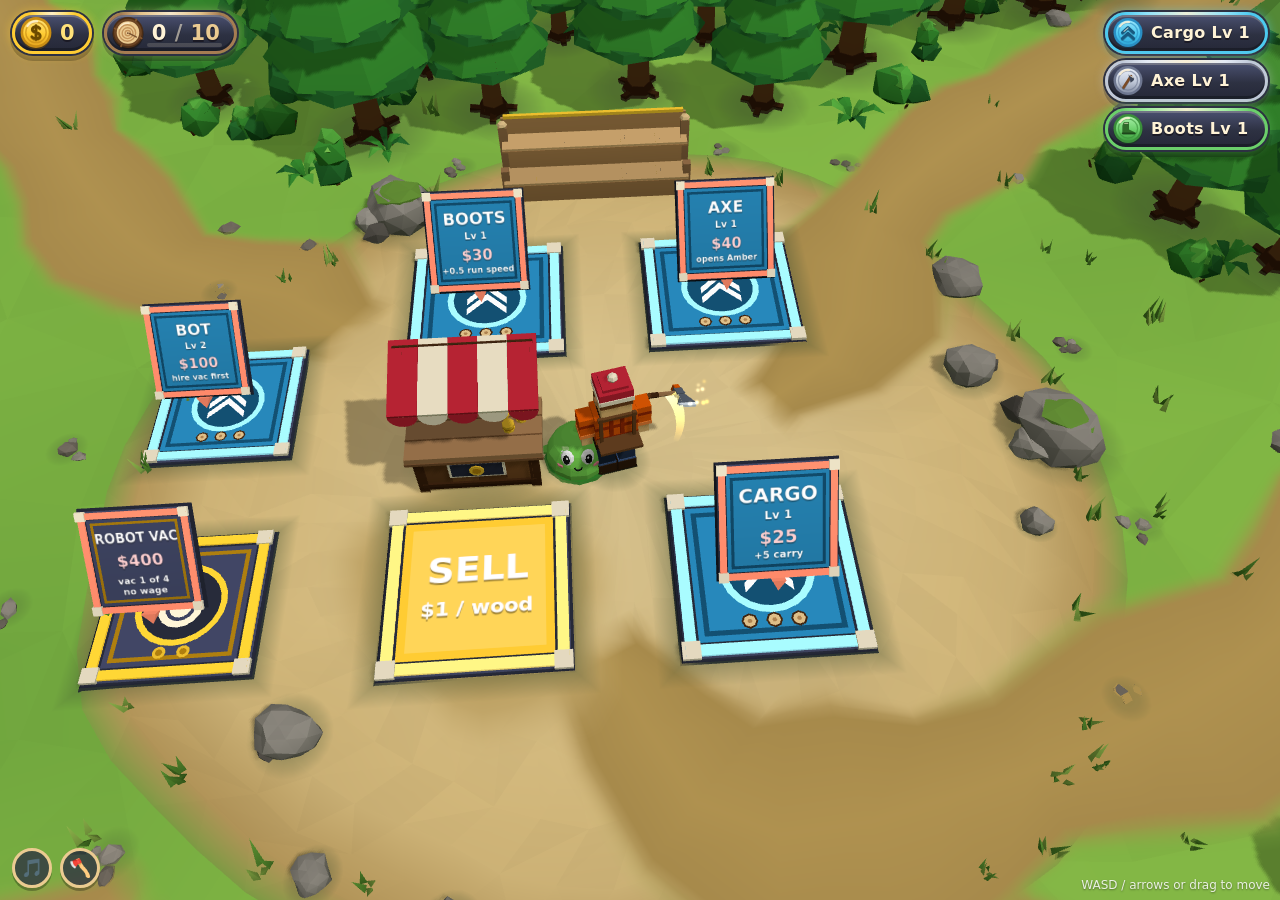
==== index.html @ 8be6c937 "I3 carry-mix fix: ferried logs block pole chop (index-Z6K45EAq.js). Co-authored-by: Bansh-creator <B" ====
<!doctype html>
<html lang="en-AU">
<head>
  <meta charset="utf-8" />
  <meta name="viewport" content="width=device-width, initial-scale=1, maximum-scale=1, user-scalable=no" />
  <title>Lumberback Idle</title>
  <script type="module" crossorigin src="./assets/index-Z6K45EAq.js"></script>
  <link rel="stylesheet" crossorigin href="./assets/index-CkgwGBmD.css">
</head>
<body>
<!-- Lumberback Idle splash — paste as the FIRST child of <body> in index.html (shows before the JS bundle loads).
     Generated from loading/splash.ts (SPLASH_CSS + splashMarkup('/loading/')). showSplash() adopts #lb-splash. -->
<style id="lb-splash-css">#lb-splash{z-index:9999;transition:opacity var(--lb-fade,.32s) ease;touch-action:none;-webkit-user-select:none;user-select:none;pointer-events:auto;background:linear-gradient(#5fbdf2,#8fd3ff 45%,#e6c987 75%);position:fixed;inset:0;overflow:hidden}#lb-splash.lb-out{opacity:0;pointer-events:none}#lb-splash picture,#lb-splash .lb-bg{width:100%;height:100%;position:absolute;inset:0}#lb-splash .lb-bg{object-fit:cover;object-position:50% 62%}#lb-splash .lb-title{left:50%;top:max(6vh,calc(env(safe-area-inset-top) + 18px));filter:drop-shadow(0 4px #1e140a2e);width:min(88vw,620px,52vh);height:auto;position:absolute;transform:translate(-50%)}#lb-splash .lb-barwrap{left:50%;bottom:max(9vh,calc(env(safe-area-inset-bottom) + 40px));text-align:center;width:min(64vw,340px);position:absolute;transform:translate(-50%)}#lb-splash .lb-bar{box-sizing:border-box;background:#9ae6fa;border-radius:18px;height:28px;padding:4px;box-shadow:0 0 0 4px #2d3142,0 6px 0 4px #00000040}#lb-splash .lb-track{background:#175a80;border-radius:12px;height:100%;overflow:hidden}#lb-splash .lb-fill{background:linear-gradient(#b8f0ff,#4cc9f0);border-radius:12px;width:4%;height:100%;transition:width .25s ease-out;box-shadow:inset 0 3px #ffffff73}#lb-splash .lb-label{color:#fff;text-shadow:0 0 3px #172814b3,0 2px #172814b3;letter-spacing:.02em;margin-top:12px;font:700 17px/1 system-ui,-apple-system,Segoe UI,Roboto,sans-serif}@media (orientation:landscape){#lb-splash .lb-title{width:min(46vw,560px,60vh);top:max(4vh,calc(env(safe-area-inset-top) + 10px))}#lb-splash .lb-barwrap{bottom:max(6vh,calc(env(safe-area-inset-bottom) + 18px))}}</style>
<div id="lb-splash">
<picture>
  <source media="(orientation: landscape)" srcset="loading/splash_bg_landscape_1920x1080.webp" type="image/webp">
  <source srcset="loading/splash_bg_portrait_1080x2340.webp" type="image/webp">
  <img class="lb-bg" src="./loading/splash_bg_portrait_1080x2340.jpg" alt="" decoding="async" fetchpriority="high">
</picture>
<img class="lb-title" src="./loading/splash_title.webp" alt="Lumberback Idle" decoding="async">
<div class="lb-barwrap" role="progressbar" aria-label="Loading" aria-valuemin="0" aria-valuemax="100">
  <div class="lb-bar"><div class="lb-track"><div class="lb-fill"></div></div></div>
  <div class="lb-label">Loading…</div>
</div>
</div>
<!-- Ferry (28 Oct; one-way I1→I2 since 30 Oct i2-one-way.md): hard zone swap reloads into Island 2 — show a plain travel card, not the splash art -->
<style>#lb-splash.lb-travel{background:#1d3a4a}#lb-splash.lb-travel picture,#lb-splash.lb-travel .lb-title,#lb-splash.lb-travel .lb-barwrap{display:none}#lb-splash .lb-travel-label{color:#fff;text-shadow:0 2px #00000059;place-items:center;font:800 20px/1.2 system-ui,sans-serif;display:grid;position:absolute;inset:0}</style>
<script>try{var lbT=sessionStorage.getItem('lb-travel');if(lbT==='1'||lbT==='2'){var lbS=document.getElementById('lb-splash');lbS.classList.add('lb-travel');var lbL=document.createElement('div');lbL.className='lb-travel-label';lbL.textContent=lbT==='2'?'Hardwood Ridge · Island 2':'Island 1';lbS.appendChild(lbL);}}catch(e){}</script>

  <div id="hud">
    <div class="pill cash"><span class="ico" aria-hidden="true"></span><span id="cash">0</span></div>
    <div class="pill wood" id="wood-pill"><span class="ico" aria-hidden="true"></span><span id="wood">0</span><span class="sep">/</span><span id="cap">0</span></div>
  </div>
  <div id="hint">Walk up to a tree to chop it</div>
  <div id="lvl-chips">
    <div id="stat-cargo" class="lvl-chip chip-cargo"></div>
    <div id="stat-axe" class="lvl-chip chip-axe"></div>
    <div id="stat-boots" class="lvl-chip chip-boots"></div>
  </div>
  <div id="joy"><div id="joy-knob"></div></div>
  <div id="fx"></div>
  <div id="help">WASD / arrows or drag to move</div>
</body>
</html>
---- assets/index-CkgwGBmD.css ----
*{box-sizing:border-box}html,body{-webkit-user-select:none;user-select:none;touch-action:none;background:#8fd3ff;height:100%;margin:0;font-family:system-ui,-apple-system,Segoe UI,Roboto,sans-serif;overflow:hidden}canvas{display:block}#hud{z-index:5;pointer-events:none;top:12px;left:12px;top:max(12px, env(safe-area-inset-top));left:max(12px, env(safe-area-inset-left));gap:12px;display:flex;position:fixed}.pill{--frame:#fc3;--frame-hi:#ffe27a;--frame-lo:#c98d14;--glow:#ffcc3373;color:#fff3d6;font-variant-numeric:tabular-nums;letter-spacing:.01em;text-shadow:0 2px #17141ebf;border:3px solid var(--frame);height:42px;box-shadow:inset 0 2px 0 #fff3d638,  inset 0 -3px 0 #00000047,  0 0 0 2px #2d3142,  0 0 10px 2px var(--glow),  0 5px 0 2px #00000040;background:linear-gradient(#4a5070,#2d3142 55%,#252838);border-radius:999px;align-items:center;gap:7px;padding:0 14px 0 5px;font:900 21px/1 system-ui,-apple-system,Segoe UI,Roboto,sans-serif;transition:border-color .2s,box-shadow .2s,background .2s;display:flex;position:relative}.pill:before{content:"";background:linear-gradient(90deg, transparent, var(--frame-hi) 20%, #fff3d6 50%, var(--frame-hi) 80%, transparent);opacity:.9;pointer-events:none;border-radius:3px;height:3px;position:absolute;top:-3px;left:14px;right:14px}.pill .ico{color:#0000;filter:drop-shadow(0 1px #00000040);background:50%/100% 100% no-repeat;border-radius:50%;flex:none;width:34px;height:34px;margin-left:-1px;font-size:0}.pill.cash .ico{background-image:url("data:image/svg+xml,%3Csvg xmlns=%22http://www.w3.org/2000/svg%22 viewBox=%220 0 32 32%22%3E%3Cdefs%3E%3ClinearGradient id=%22g%22 x1=%220%22 y1=%220%22 x2=%220%22 y2=%221%22%3E%3Cstop offset=%220%22 stop-color=%22%23ffe27a%22/%3E%3Cstop offset=%22.55%22 stop-color=%22%23ffcc33%22/%3E%3Cstop offset=%221%22 stop-color=%22%23e8a91f%22/%3E%3C/linearGradient%3E%3C/defs%3E%3Ccircle cx=%2216%22 cy=%2217%22 r=%2214.5%22 fill=%22%237a5410%22 opacity=%22.45%22/%3E%3Ccircle cx=%2216%22 cy=%2215.5%22 r=%2214.5%22 fill=%22%23c98d14%22/%3E%3Ccircle cx=%2216%22 cy=%2215.5%22 r=%2212%22 fill=%22url%28%23g%29%22/%3E%3Ccircle cx=%2216%22 cy=%2215.5%22 r=%229.6%22 fill=%22none%22 stroke=%22%23c98d14%22 stroke-width=%221.3%22 opacity=%22.7%22/%3E%3Cpath d=%22M8 9.5a10 10 0 0 1 9-4.4%22 fill=%22none%22 stroke=%22%23fff3d6%22 stroke-width=%222%22 stroke-linecap=%22round%22 opacity=%22.85%22/%3E%3Cg fill=%22none%22 stroke-linecap=%22round%22 stroke-linejoin=%22round%22%3E%3Cpath d=%22M16 9v13M19.6 11.6c-.8-1-2-1.6-3.6-1.6-2 0-3.5 1-3.5 2.6 0 3.6 7.4 2 7.4 5.9 0 1.7-1.6 2.9-3.8 2.9-1.7 0-3.1-.7-4-1.9%22 stroke=%22%238a5a08%22 stroke-width=%222.6%22 transform=%22translate%280 .8%29%22 opacity=%22.55%22/%3E%3Cpath d=%22M16 9v13M19.6 11.6c-.8-1-2-1.6-3.6-1.6-2 0-3.5 1-3.5 2.6 0 3.6 7.4 2 7.4 5.9 0 1.7-1.6 2.9-3.8 2.9-1.7 0-3.1-.7-4-1.9%22 stroke=%22%236b4a00%22 stroke-width=%222.6%22/%3E%3C/g%3E%3C/svg%3E")}.pill.wood{--frame:#a67c52;--frame-hi:#ebcb91;--frame-lo:#6b4423;--glow:#ebcb9159}.pill.wood .ico{background-image:url("data:image/svg+xml,%3Csvg xmlns=%22http://www.w3.org/2000/svg%22 viewBox=%220 0 32 32%22%3E%3Ccircle cx=%2216%22 cy=%2217%22 r=%2214.5%22 fill=%22%231e140b%22 opacity=%22.45%22/%3E%3Ccircle cx=%2216%22 cy=%2215.5%22 r=%2214.5%22 fill=%22%234a2c15%22/%3E%3Ccircle cx=%2216%22 cy=%2215.5%22 r=%2213%22 fill=%22%236b4423%22/%3E%3Cpath d=%22M4.6 12.5 3.4 11.6M27.6 20.2l1.3.9M10 27.2l-.6 1.4M23.4 4.4l.5-1.3%22 stroke=%22%2384552c%22 stroke-width=%221.6%22 stroke-linecap=%22round%22/%3E%3Ccircle cx=%2216%22 cy=%2215.5%22 r=%2210.6%22 fill=%22%23ebcb91%22/%3E%3Cpath d=%22M8.2 11.8a9 9 0 0 1 8.6-5.1%22 fill=%22none%22 stroke=%22%23fff3d6%22 stroke-width=%221.8%22 stroke-linecap=%22round%22 opacity=%22.8%22/%3E%3Cg fill=%22none%22 stroke=%22%23c4935a%22 stroke-width=%221.3%22%3E%3Ccircle cx=%2215.4%22 cy=%2216%22 r=%227.8%22/%3E%3Ccircle cx=%2215.6%22 cy=%2216.2%22 r=%225.1%22/%3E%3Ccircle cx=%2215.8%22 cy=%2216.1%22 r=%222.5%22/%3E%3C/g%3E%3Ccircle cx=%2215.8%22 cy=%2216.1%22 r=%22.9%22 fill=%22%237a5432%22/%3E%3Cpath d=%22M17.2 16.4l6.8 3.4%22 stroke=%22%237a5432%22 stroke-width=%221.3%22 stroke-linecap=%22round%22/%3E%3C/svg%3E")}.pill .sep{opacity:.55;margin:0 1px;font-weight:800}.pill #cap{color:#ebcb91}.pill.cash #cash{color:#ffe27a}.pill.wood:after{content:"";background:linear-gradient(90deg, #ebcb91 0 calc(var(--fill,0) * 100%), #fff3d629 0);height:4px;opacity:var(--strip,0);pointer-events:none;border-radius:3px;position:absolute;bottom:4px;left:40px;right:12px}.pill.wood[style*=--fill]{--strip:1}.pill.full{--frame:#ff8a6b;--frame-hi:#ffc2ae;--glow:#ff8a6bb3;background:linear-gradient(#6a3a44,#4a2632 55%,#3a1e28);animation:1s ease-in-out infinite hud-full}.pill.full #wood,.pill.full #cap{color:#ffd0c2}.pill.wood.full:after{background:#ff8a6b}.pill.full>:last-child:after{content:"FULL";letter-spacing:.08em;color:#4a1a10;text-shadow:none;vertical-align:3px;background:#ff8a6b;border-radius:7px;margin-left:9px;padding:3px 6px 2px;font:900 11px/1 system-ui,-apple-system,Segoe UI,Roboto,sans-serif;display:inline-block;box-shadow:inset 0 1px #fff3d699,0 2px #00000040}@keyframes hud-full{0%,to{box-shadow:inset 0 2px 0 #fff3d638, inset 0 -3px 0 #00000047, 0 0 0 2px #2d3142, 0 0 8px 2px var(--glow), 0 5px 0 2px #00000040;transform:scale(1)}50%{box-shadow:inset 0 2px 0 #fff3d638, inset 0 -3px 0 #00000047, 0 0 0 2px #2d3142, 0 0 16px 5px var(--glow), 0 5px 0 2px #00000040;transform:scale(1.05)}}@media (prefers-reduced-motion:reduce){.pill.full{animation:none}}@media (max-width:480px){#hud{gap:8px}.pill{gap:6px;height:38px;padding-right:12px;font-size:18px}.pill .ico{width:30px;height:30px}.pill.wood:after{height:3px;bottom:3px;left:36px;right:10px}.pill.full>:last-child:after{display:none}}#lvl-chips{top:max(12px, env(safe-area-inset-top));right:max(12px, env(safe-area-inset-right));z-index:5;pointer-events:none;flex-direction:column;align-items:stretch;gap:6px;display:flex;position:fixed}.lvl-chip{--frame:#4cc9f0;--frame-hi:#9ae6fa;--glow:#4cc9f073;--ico:none;pointer-events:none;box-sizing:border-box;color:#fff3d6;font-variant-numeric:tabular-nums;letter-spacing:.02em;white-space:nowrap;text-align:left;text-shadow:0 2px #17141ebf;background:var(--ico) 4px 50% / 32px 32px no-repeat, linear-gradient(#4a5070, #2d3142 55%, #252838);border:3px solid var(--frame);height:42px;box-shadow:inset 0 2px 0 #fff3d638,  inset 0 -3px 0 #00000047,  0 0 0 2px #2d3142,  0 0 10px 2px var(--glow),  0 5px 0 2px #00000040;border-radius:999px;align-items:center;padding:0 15px 0 43px;font:900 16px/1 system-ui,-apple-system,Segoe UI,Roboto,sans-serif;display:flex;position:relative}.lvl-chip.chip-cargo{--frame:#4cc9f0;--frame-hi:#9ae6fa;--glow:#4cc9f073;--ico:url("data:image/svg+xml,%3Csvg xmlns='http://www.w3.org/2000/svg' viewBox='0 0 32 32'%3E%3Cdefs%3E%3ClinearGradient id='g' x1='0' y1='0' x2='0' y2='1'%3E%3Cstop offset='0' stop-color='%239ae6fa'/%3E%3Cstop offset='.55' stop-color='%234cc9f0'/%3E%3Cstop offset='1' stop-color='%232fa8d8'/%3E%3C/linearGradient%3E%3C/defs%3E%3Ccircle cx='16' cy='17' r='14.5' fill='%230f3d57' opacity='.45'/%3E%3Ccircle cx='16' cy='15.5' r='14.5' fill='%232a8fc4'/%3E%3Ccircle cx='16' cy='15.5' r='12' fill='url%28%23g%29'/%3E%3Ccircle cx='16' cy='15.5' r='9.6' fill='none' stroke='%232a8fc4' stroke-width='1.3' opacity='.6'/%3E%3Cpath d='M8 9.5a10 10 0 0 1 9-4.4' fill='none' stroke='%23fff3d6' stroke-width='2' stroke-linecap='round' opacity='.85'/%3E%3Cg fill='none' stroke-linecap='round' stroke-linejoin='round' stroke-width='3'%3E%3Cpath d='M10.5 15.6 16 10.6l5.5 5M10.5 21.4 16 16.4l5.5 5' stroke='%230f3d57' transform='translate%280 1%29' opacity='.4'/%3E%3Cpath d='M10.5 15.6 16 10.6l5.5 5M10.5 21.4 16 16.4l5.5 5' stroke='%23175a80'/%3E%3C/g%3E%3Cpath d='M12 14.4 16 10.8' fill='none' stroke='%23fff3d6' stroke-width='1.1' stroke-linecap='round' opacity='.7'/%3E%3C/svg%3E")}.lvl-chip.chip-axe{--frame:#c0c8d8;--frame-hi:#e8eef8;--glow:#c0c8d86b;--ico:url("data:image/svg+xml,%3Csvg xmlns='http://www.w3.org/2000/svg' viewBox='0 0 32 32'%3E%3Cdefs%3E%3ClinearGradient id='g' x1='0' y1='0' x2='0' y2='1'%3E%3Cstop offset='0' stop-color='%23e8eef8'/%3E%3Cstop offset='.55' stop-color='%23c0c8d8'/%3E%3Cstop offset='1' stop-color='%238a93a8'/%3E%3C/linearGradient%3E%3C/defs%3E%3Ccircle cx='16' cy='17' r='14.5' fill='%232a2f3d' opacity='.45'/%3E%3Ccircle cx='16' cy='15.5' r='14.5' fill='%236f7891'/%3E%3Ccircle cx='16' cy='15.5' r='12' fill='url%28%23g%29'/%3E%3Ccircle cx='16' cy='15.5' r='9.6' fill='none' stroke='%236f7891' stroke-width='1.3' opacity='.6'/%3E%3Cpath d='M8 9.5a10 10 0 0 1 9-4.4' fill='none' stroke='%23fff3d6' stroke-width='2' stroke-linecap='round' opacity='.85'/%3E%3Cg transform='translate%280 1%29' opacity='.4'%3E%3Cpath d='M11.5 22.5 19 11' stroke='%232a2f3d' stroke-width='2.6' stroke-linecap='round'/%3E%3Cpath d='M16.5 9.5l5.6 3.6-3.4 4.1z' fill='%232a2f3d'/%3E%3C/g%3E%3Cpath d='M11.5 22.5 19 11' stroke='%237a4a26' stroke-width='2.6' stroke-linecap='round'/%3E%3Cpath d='M16.5 9.5l5.6 3.6c.2 2.2-1.1 3.6-3.4 4.1z' fill='%233d4558'/%3E%3Cpath d='M17.6 10.4l3.6 2.3' stroke='%23fff3d6' stroke-width='1' stroke-linecap='round' opacity='.75'/%3E%3C/svg%3E")}.lvl-chip.chip-boots{--frame:#6bcf6b;--frame-hi:#a8f0a8;--glow:#6bcf6b6b;--ico:url("data:image/svg+xml,%3Csvg xmlns='http://www.w3.org/2000/svg' viewBox='0 0 32 32'%3E%3Cdefs%3E%3ClinearGradient id='g' x1='0' y1='0' x2='0' y2='1'%3E%3Cstop offset='0' stop-color='%23a8f0a8'/%3E%3Cstop offset='.55' stop-color='%236bcf6b'/%3E%3Cstop offset='1' stop-color='%233f9e3f'/%3E%3C/linearGradient%3E%3C/defs%3E%3Ccircle cx='16' cy='17' r='14.5' fill='%23123d14' opacity='.45'/%3E%3Ccircle cx='16' cy='15.5' r='14.5' fill='%233a8f3a'/%3E%3Ccircle cx='16' cy='15.5' r='12' fill='url%28%23g%29'/%3E%3Ccircle cx='16' cy='15.5' r='9.6' fill='none' stroke='%233a8f3a' stroke-width='1.3' opacity='.6'/%3E%3Cpath d='M8 9.5a10 10 0 0 1 9-4.4' fill='none' stroke='%23fff3d6' stroke-width='2' stroke-linecap='round' opacity='.85'/%3E%3Cg transform='translate%280 1%29' opacity='.4'%3E%3Cpath d='M12 9h5v7.5l4.8 2.2c1 .5 1.2 1.3 1.2 2.3H10.5V12z' fill='%23123d14'/%3E%3C/g%3E%3Cpath d='M12 9h5v7.5l4.8 2.2c1 .5 1.2 1.3 1.2 2.3H10.5V12z' fill='%232f6b2a'/%3E%3Cpath d='M10.5 20.2h12.5' stroke='%231d461a' stroke-width='1.6' stroke-linecap='round'/%3E%3Cpath d='M12.6 10.3h3.3' stroke='%23fff3d6' stroke-width='1' stroke-linecap='round' opacity='.75'/%3E%3C/svg%3E")}.lvl-chip:empty{display:none}.lvl-chip:before,#hint:before{content:"";background:linear-gradient(90deg, transparent, var(--frame-hi) 20%, #fff3d6 50%, var(--frame-hi) 80%, transparent);opacity:.9;pointer-events:none;border-radius:3px;height:3px;position:absolute;top:-3px;left:14px;right:14px}#hint{--frame:#fff3d6;--frame-hi:#ffe27a;--glow:#ffe27a59;top:calc(max(12px, env(safe-area-inset-top)) + 150px);z-index:5;pointer-events:none;white-space:nowrap;color:#fff3d6;letter-spacing:.01em;text-align:center;text-shadow:0 2px #17141ebf;border:3px solid var(--frame);width:max-content;max-width:calc(100vw - 24px);box-shadow:inset 0 2px 0 #fff3d638, inset 0 -3px 0 #00000047, 0 0 0 2px #2d3142, 0 0 12px 2px var(--glow), 0 5px 0 2px #00000040;background:linear-gradient(#4a5070,#2d3142 55%,#252838);border-radius:16px;padding:9px 18px 10px;font:800 16px/1.25 system-ui,-apple-system,Segoe UI,Roboto,sans-serif;position:fixed;left:50%;transform:translate(-50%)}#hint:empty{display:none}#hint:before{left:18px;right:18px}#hint:after{content:"";border:solid var(--frame);pointer-events:none;background:#252838;border-width:0 3px 3px 0;border-radius:0 0 4px;width:13px;height:13px;position:absolute;bottom:-10px;left:50%;transform:translate(-50%)rotate(45deg);box-shadow:2px 2px #2d3142,5px 5px #0003}@media (max-width:480px){#lvl-chips{align-items:flex-end}.lvl-chip{letter-spacing:0;white-space:pre;background-position:3px,0 0;background-size:27px 27px,auto;border-radius:19px;width:auto;min-width:94px;height:38px;padding:3px 8px 0 34px;font-size:15px;line-height:15px;display:block}.lvl-chip:first-line{letter-spacing:.09em;text-transform:uppercase;color:var(--frame-hi);font-size:10px}.lvl-chip:before{left:12px;right:12px}#hint{top:calc(max(12px, env(safe-area-inset-top)) + 138px);white-space:normal;text-wrap:balance;border-radius:14px;max-width:calc(100vw - 32px);padding:8px 15px 9px;font-size:15px}}#help{color:#ffffffd9;z-index:5;pointer-events:none;text-shadow:0 1px 2px #0006;font-size:12px;position:fixed;bottom:8px;right:10px}#joy{z-index:6;pointer-events:none;background:#ffffff2e;border:3px solid #fff9;border-radius:50%;width:120px;height:120px;margin:-60px 0 0 -60px;display:none;position:fixed}#joy-knob{background:#ffffffd9;border-radius:50%;width:52px;height:52px;margin:-26px 0 0 -26px;position:absolute;top:50%;left:50%}#fx{pointer-events:none;z-index:4;position:fixed;inset:0;overflow:hidden}.float{color:#ffe14d;text-shadow:0 2px #6b4a00,0 0 4px #000a;white-space:nowrap;font-size:20px;font-weight:900;position:absolute;transform:translate(-50%,-50%)}.float.dmg{color:#fff;text-shadow:0 2px #333;font-size:16px}.float.up{color:#7dff7a;text-shadow:0 2px #145214;font-size:22px}#mute,#sfx-mute{left:max(12px, env(safe-area-inset-left));bottom:max(12px, env(safe-area-inset-bottom));z-index:6;cursor:pointer;color:#fff;-webkit-tap-highlight-color:transparent;touch-action:manipulation;background:#2d3142c7;border:3px solid #ebcb91;border-radius:50%;place-items:center;width:40px;height:40px;padding:0;font-size:18px;line-height:1;display:grid;position:fixed;box-shadow:0 3px #00000047}#mute.off,#sfx-mute.off{opacity:.8;border-color:#9aa0ad}#mute:active,#sfx-mute:active{transform:translateY(2px);box-shadow:0 1px #00000047}#sfx-mute{left:calc(max(12px, env(safe-area-inset-left)) + 48px)}#cheat-panel{z-index:20;touch-action:manipulation;background:#00000040;place-items:center;display:grid;position:fixed;inset:0}#cheat-panel .cheat-box{color:#fff;text-align:center;background:#2d3142f0;border:2px solid #9aa0ad;border-radius:10px;min-width:160px;padding:14px 18px 16px;font:600 14px/1.2 system-ui,sans-serif;position:relative}#cheat-panel .cheat-title{opacity:.75;letter-spacing:.08em;text-transform:uppercase;margin-bottom:10px;font-size:12px}#cheat-panel .cheat-cash{color:#fff;cursor:pointer;touch-action:manipulation;background:#3b7d3b;border:2px solid #ebcb91;border-radius:8px;padding:10px 16px;font:700 16px system-ui,sans-serif}#cheat-panel .cheat-cash:active{transform:translateY(1px)}#cheat-panel .cheat-x{color:#fff;cursor:pointer;background:0 0;border:0;width:32px;height:32px;font-size:16px;position:absolute;top:4px;right:4px}body.cheat-open #mute{z-index:21}#hw-chips{top:calc(max(12px, env(safe-area-inset-top)) + 50px);left:calc(max(12px, env(safe-area-inset-left)) + 6px);z-index:5;pointer-events:none;background:#2528389e;border-radius:999px;gap:6px;padding:4px 7px;display:none;position:fixed}#hw-chips.show{display:flex}#hw-chips i{box-sizing:border-box;border:2px solid var(--c);opacity:.45;border-radius:50%;width:13px;height:13px}#hw-chips i.on{background:var(--c);opacity:1;box-shadow:0 0 0 1px #fff3d68c}#hw-chips i.pop{animation:.5s ease-out hw-pop}@keyframes hw-pop{0%{transform:scale(1.9)}to{transform:scale(1)}}@media (max-width:600px){#hw-chips{top:calc(max(12px, env(safe-area-inset-top)) + 45px)}}.mastery-stars{letter-spacing:1px;color:#ffe27a;text-shadow:0 1px #17141ed9,0 0 4px #ffcc3380;white-space:nowrap;pointer-events:none;font:900 12px/1 system-ui,sans-serif;position:absolute;top:100%;left:50%;transform:translate(-50%,5px)}
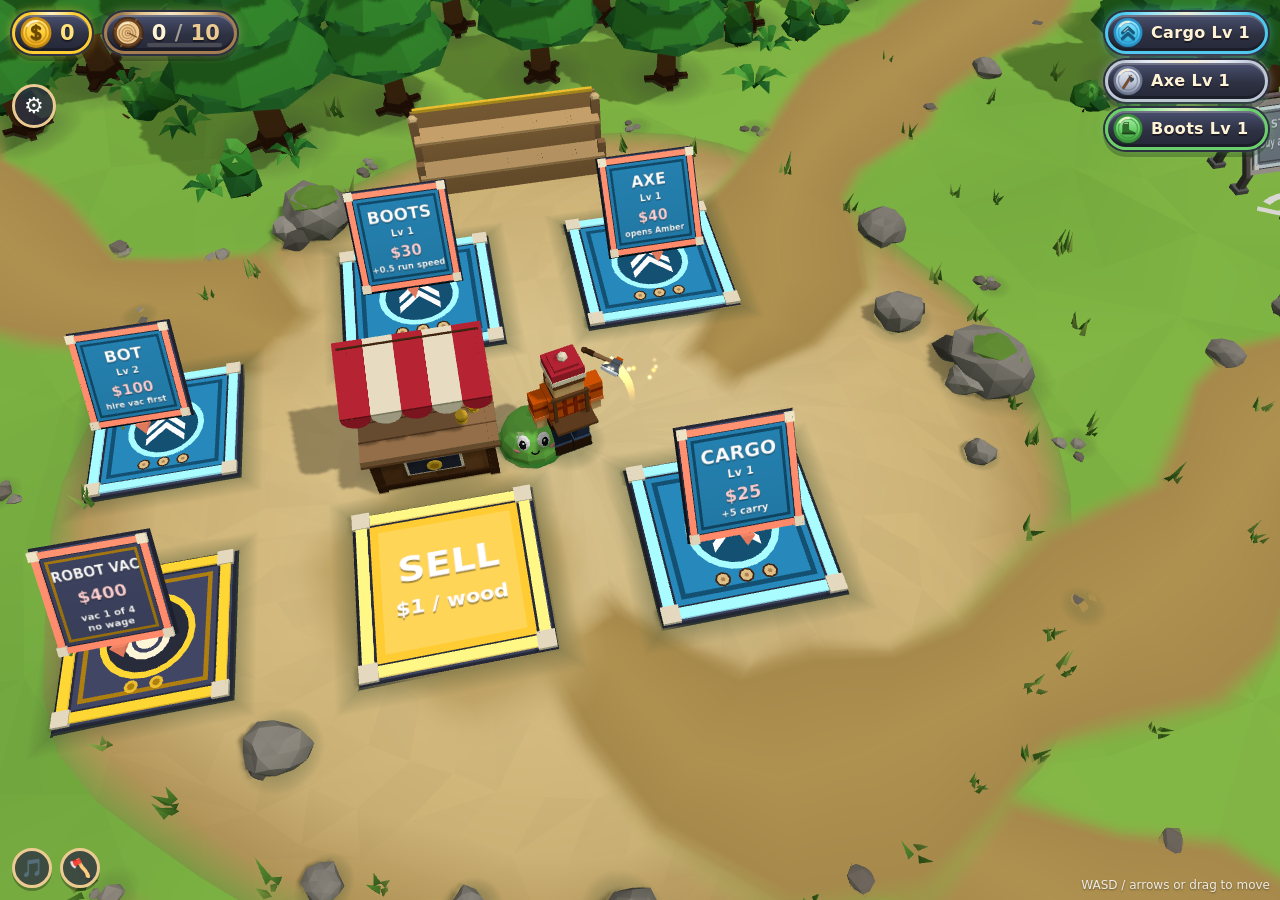
==== commit 4d200fea: "Island Orders (I1 logs, I3 bundles) + Settings gear RESTART Co-authored-by: Bansh-creator <Bansh-cre" ====
--- a/index.html
+++ b/index.html
@@ -4,8 +4,8 @@
   <meta charset="utf-8" />
   <meta name="viewport" content="width=device-width, initial-scale=1, maximum-scale=1, user-scalable=no" />
   <title>Lumberback Idle</title>
-  <script type="module" crossorigin src="./assets/index-Z6K45EAq.js"></script>
-  <link rel="stylesheet" crossorigin href="./assets/index-CkgwGBmD.css">
+  <script type="module" crossorigin src="./assets/index-CEi-PEOF.js"></script>
+  <link rel="stylesheet" crossorigin href="./assets/index-D7avTJ8j.css">
 </head>
 <body>
 <!-- Lumberback Idle splash — paste as the FIRST child of <body> in index.html (shows before the JS bundle loads).
--- a/assets/index-D7avTJ8j.css
+++ b/assets/index-D7avTJ8j.css
@@ -0,0 +1 @@
+*{box-sizing:border-box}html,body{-webkit-user-select:none;user-select:none;touch-action:none;background:#8fd3ff;height:100%;margin:0;font-family:system-ui,-apple-system,Segoe UI,Roboto,sans-serif;overflow:hidden}canvas{display:block}#hud{z-index:5;pointer-events:none;top:12px;left:12px;top:max(12px, env(safe-area-inset-top));left:max(12px, env(safe-area-inset-left));gap:12px;display:flex;position:fixed}.pill{--frame:#fc3;--frame-hi:#ffe27a;--frame-lo:#c98d14;--glow:#ffcc3373;color:#fff3d6;font-variant-numeric:tabular-nums;letter-spacing:.01em;text-shadow:0 2px #17141ebf;border:3px solid var(--frame);height:42px;box-shadow:inset 0 2px 0 #fff3d638,  inset 0 -3px 0 #00000047,  0 0 0 2px #2d3142,  0 0 10px 2px var(--glow),  0 5px 0 2px #00000040;background:linear-gradient(#4a5070,#2d3142 55%,#252838);border-radius:999px;align-items:center;gap:7px;padding:0 14px 0 5px;font:900 21px/1 system-ui,-apple-system,Segoe UI,Roboto,sans-serif;transition:border-color .2s,box-shadow .2s,background .2s;display:flex;position:relative}.pill:before{content:"";background:linear-gradient(90deg, transparent, var(--frame-hi) 20%, #fff3d6 50%, var(--frame-hi) 80%, transparent);opacity:.9;pointer-events:none;border-radius:3px;height:3px;position:absolute;top:-3px;left:14px;right:14px}.pill .ico{color:#0000;filter:drop-shadow(0 1px #00000040);background:50%/100% 100% no-repeat;border-radius:50%;flex:none;width:34px;height:34px;margin-left:-1px;font-size:0}.pill.cash .ico{background-image:url("data:image/svg+xml,%3Csvg xmlns=%22http://www.w3.org/2000/svg%22 viewBox=%220 0 32 32%22%3E%3Cdefs%3E%3ClinearGradient id=%22g%22 x1=%220%22 y1=%220%22 x2=%220%22 y2=%221%22%3E%3Cstop offset=%220%22 stop-color=%22%23ffe27a%22/%3E%3Cstop offset=%22.55%22 stop-color=%22%23ffcc33%22/%3E%3Cstop offset=%221%22 stop-color=%22%23e8a91f%22/%3E%3C/linearGradient%3E%3C/defs%3E%3Ccircle cx=%2216%22 cy=%2217%22 r=%2214.5%22 fill=%22%237a5410%22 opacity=%22.45%22/%3E%3Ccircle cx=%2216%22 cy=%2215.5%22 r=%2214.5%22 fill=%22%23c98d14%22/%3E%3Ccircle cx=%2216%22 cy=%2215.5%22 r=%2212%22 fill=%22url%28%23g%29%22/%3E%3Ccircle cx=%2216%22 cy=%2215.5%22 r=%229.6%22 fill=%22none%22 stroke=%22%23c98d14%22 stroke-width=%221.3%22 opacity=%22.7%22/%3E%3Cpath d=%22M8 9.5a10 10 0 0 1 9-4.4%22 fill=%22none%22 stroke=%22%23fff3d6%22 stroke-width=%222%22 stroke-linecap=%22round%22 opacity=%22.85%22/%3E%3Cg fill=%22none%22 stroke-linecap=%22round%22 stroke-linejoin=%22round%22%3E%3Cpath d=%22M16 9v13M19.6 11.6c-.8-1-2-1.6-3.6-1.6-2 0-3.5 1-3.5 2.6 0 3.6 7.4 2 7.4 5.9 0 1.7-1.6 2.9-3.8 2.9-1.7 0-3.1-.7-4-1.9%22 stroke=%22%238a5a08%22 stroke-width=%222.6%22 transform=%22translate%280 .8%29%22 opacity=%22.55%22/%3E%3Cpath d=%22M16 9v13M19.6 11.6c-.8-1-2-1.6-3.6-1.6-2 0-3.5 1-3.5 2.6 0 3.6 7.4 2 7.4 5.9 0 1.7-1.6 2.9-3.8 2.9-1.7 0-3.1-.7-4-1.9%22 stroke=%22%236b4a00%22 stroke-width=%222.6%22/%3E%3C/g%3E%3C/svg%3E")}.pill.wood{--frame:#a67c52;--frame-hi:#ebcb91;--frame-lo:#6b4423;--glow:#ebcb9159}.pill.wood .ico{background-image:url("data:image/svg+xml,%3Csvg xmlns=%22http://www.w3.org/2000/svg%22 viewBox=%220 0 32 32%22%3E%3Ccircle cx=%2216%22 cy=%2217%22 r=%2214.5%22 fill=%22%231e140b%22 opacity=%22.45%22/%3E%3Ccircle cx=%2216%22 cy=%2215.5%22 r=%2214.5%22 fill=%22%234a2c15%22/%3E%3Ccircle cx=%2216%22 cy=%2215.5%22 r=%2213%22 fill=%22%236b4423%22/%3E%3Cpath d=%22M4.6 12.5 3.4 11.6M27.6 20.2l1.3.9M10 27.2l-.6 1.4M23.4 4.4l.5-1.3%22 stroke=%22%2384552c%22 stroke-width=%221.6%22 stroke-linecap=%22round%22/%3E%3Ccircle cx=%2216%22 cy=%2215.5%22 r=%2210.6%22 fill=%22%23ebcb91%22/%3E%3Cpath d=%22M8.2 11.8a9 9 0 0 1 8.6-5.1%22 fill=%22none%22 stroke=%22%23fff3d6%22 stroke-width=%221.8%22 stroke-linecap=%22round%22 opacity=%22.8%22/%3E%3Cg fill=%22none%22 stroke=%22%23c4935a%22 stroke-width=%221.3%22%3E%3Ccircle cx=%2215.4%22 cy=%2216%22 r=%227.8%22/%3E%3Ccircle cx=%2215.6%22 cy=%2216.2%22 r=%225.1%22/%3E%3Ccircle cx=%2215.8%22 cy=%2216.1%22 r=%222.5%22/%3E%3C/g%3E%3Ccircle cx=%2215.8%22 cy=%2216.1%22 r=%22.9%22 fill=%22%237a5432%22/%3E%3Cpath d=%22M17.2 16.4l6.8 3.4%22 stroke=%22%237a5432%22 stroke-width=%221.3%22 stroke-linecap=%22round%22/%3E%3C/svg%3E")}.pill .sep{opacity:.55;margin:0 1px;font-weight:800}.pill #cap{color:#ebcb91}.pill.cash #cash{color:#ffe27a}.pill.wood:after{content:"";background:linear-gradient(90deg, #ebcb91 0 calc(var(--fill,0) * 100%), #fff3d629 0);height:4px;opacity:var(--strip,0);pointer-events:none;border-radius:3px;position:absolute;bottom:4px;left:40px;right:12px}.pill.wood[style*=--fill]{--strip:1}.pill.full{--frame:#ff8a6b;--frame-hi:#ffc2ae;--glow:#ff8a6bb3;background:linear-gradient(#6a3a44,#4a2632 55%,#3a1e28);animation:1s ease-in-out infinite hud-full}.pill.full #wood,.pill.full #cap{color:#ffd0c2}.pill.wood.full:after{background:#ff8a6b}.pill.full>:last-child:after{content:"FULL";letter-spacing:.08em;color:#4a1a10;text-shadow:none;vertical-align:3px;background:#ff8a6b;border-radius:7px;margin-left:9px;padding:3px 6px 2px;font:900 11px/1 system-ui,-apple-system,Segoe UI,Roboto,sans-serif;display:inline-block;box-shadow:inset 0 1px #fff3d699,0 2px #00000040}@keyframes hud-full{0%,to{box-shadow:inset 0 2px 0 #fff3d638, inset 0 -3px 0 #00000047, 0 0 0 2px #2d3142, 0 0 8px 2px var(--glow), 0 5px 0 2px #00000040;transform:scale(1)}50%{box-shadow:inset 0 2px 0 #fff3d638, inset 0 -3px 0 #00000047, 0 0 0 2px #2d3142, 0 0 16px 5px var(--glow), 0 5px 0 2px #00000040;transform:scale(1.05)}}@media (prefers-reduced-motion:reduce){.pill.full{animation:none}}@media (max-width:480px){#hud{gap:8px}.pill{gap:6px;height:38px;padding-right:12px;font-size:18px}.pill .ico{width:30px;height:30px}.pill.wood:after{height:3px;bottom:3px;left:36px;right:10px}.pill.full>:last-child:after{display:none}}#lvl-chips{top:max(12px, env(safe-area-inset-top));right:max(12px, env(safe-area-inset-right));z-index:5;pointer-events:none;flex-direction:column;align-items:stretch;gap:6px;display:flex;position:fixed}.lvl-chip{--frame:#4cc9f0;--frame-hi:#9ae6fa;--glow:#4cc9f073;--ico:none;pointer-events:none;box-sizing:border-box;color:#fff3d6;font-variant-numeric:tabular-nums;letter-spacing:.02em;white-space:nowrap;text-align:left;text-shadow:0 2px #17141ebf;background:var(--ico) 4px 50% / 32px 32px no-repeat, linear-gradient(#4a5070, #2d3142 55%, #252838);border:3px solid var(--frame);height:42px;box-shadow:inset 0 2px 0 #fff3d638,  inset 0 -3px 0 #00000047,  0 0 0 2px #2d3142,  0 0 10px 2px var(--glow),  0 5px 0 2px #00000040;border-radius:999px;align-items:center;padding:0 15px 0 43px;font:900 16px/1 system-ui,-apple-system,Segoe UI,Roboto,sans-serif;display:flex;position:relative}.lvl-chip.chip-cargo{--frame:#4cc9f0;--frame-hi:#9ae6fa;--glow:#4cc9f073;--ico:url("data:image/svg+xml,%3Csvg xmlns='http://www.w3.org/2000/svg' viewBox='0 0 32 32'%3E%3Cdefs%3E%3ClinearGradient id='g' x1='0' y1='0' x2='0' y2='1'%3E%3Cstop offset='0' stop-color='%239ae6fa'/%3E%3Cstop offset='.55' stop-color='%234cc9f0'/%3E%3Cstop offset='1' stop-color='%232fa8d8'/%3E%3C/linearGradient%3E%3C/defs%3E%3Ccircle cx='16' cy='17' r='14.5' fill='%230f3d57' opacity='.45'/%3E%3Ccircle cx='16' cy='15.5' r='14.5' fill='%232a8fc4'/%3E%3Ccircle cx='16' cy='15.5' r='12' fill='url%28%23g%29'/%3E%3Ccircle cx='16' cy='15.5' r='9.6' fill='none' stroke='%232a8fc4' stroke-width='1.3' opacity='.6'/%3E%3Cpath d='M8 9.5a10 10 0 0 1 9-4.4' fill='none' stroke='%23fff3d6' stroke-width='2' stroke-linecap='round' opacity='.85'/%3E%3Cg fill='none' stroke-linecap='round' stroke-linejoin='round' stroke-width='3'%3E%3Cpath d='M10.5 15.6 16 10.6l5.5 5M10.5 21.4 16 16.4l5.5 5' stroke='%230f3d57' transform='translate%280 1%29' opacity='.4'/%3E%3Cpath d='M10.5 15.6 16 10.6l5.5 5M10.5 21.4 16 16.4l5.5 5' stroke='%23175a80'/%3E%3C/g%3E%3Cpath d='M12 14.4 16 10.8' fill='none' stroke='%23fff3d6' stroke-width='1.1' stroke-linecap='round' opacity='.7'/%3E%3C/svg%3E")}.lvl-chip.chip-axe{--frame:#c0c8d8;--frame-hi:#e8eef8;--glow:#c0c8d86b;--ico:url("data:image/svg+xml,%3Csvg xmlns='http://www.w3.org/2000/svg' viewBox='0 0 32 32'%3E%3Cdefs%3E%3ClinearGradient id='g' x1='0' y1='0' x2='0' y2='1'%3E%3Cstop offset='0' stop-color='%23e8eef8'/%3E%3Cstop offset='.55' stop-color='%23c0c8d8'/%3E%3Cstop offset='1' stop-color='%238a93a8'/%3E%3C/linearGradient%3E%3C/defs%3E%3Ccircle cx='16' cy='17' r='14.5' fill='%232a2f3d' opacity='.45'/%3E%3Ccircle cx='16' cy='15.5' r='14.5' fill='%236f7891'/%3E%3Ccircle cx='16' cy='15.5' r='12' fill='url%28%23g%29'/%3E%3Ccircle cx='16' cy='15.5' r='9.6' fill='none' stroke='%236f7891' stroke-width='1.3' opacity='.6'/%3E%3Cpath d='M8 9.5a10 10 0 0 1 9-4.4' fill='none' stroke='%23fff3d6' stroke-width='2' stroke-linecap='round' opacity='.85'/%3E%3Cg transform='translate%280 1%29' opacity='.4'%3E%3Cpath d='M11.5 22.5 19 11' stroke='%232a2f3d' stroke-width='2.6' stroke-linecap='round'/%3E%3Cpath d='M16.5 9.5l5.6 3.6-3.4 4.1z' fill='%232a2f3d'/%3E%3C/g%3E%3Cpath d='M11.5 22.5 19 11' stroke='%237a4a26' stroke-width='2.6' stroke-linecap='round'/%3E%3Cpath d='M16.5 9.5l5.6 3.6c.2 2.2-1.1 3.6-3.4 4.1z' fill='%233d4558'/%3E%3Cpath d='M17.6 10.4l3.6 2.3' stroke='%23fff3d6' stroke-width='1' stroke-linecap='round' opacity='.75'/%3E%3C/svg%3E")}.lvl-chip.chip-boots{--frame:#6bcf6b;--frame-hi:#a8f0a8;--glow:#6bcf6b6b;--ico:url("data:image/svg+xml,%3Csvg xmlns='http://www.w3.org/2000/svg' viewBox='0 0 32 32'%3E%3Cdefs%3E%3ClinearGradient id='g' x1='0' y1='0' x2='0' y2='1'%3E%3Cstop offset='0' stop-color='%23a8f0a8'/%3E%3Cstop offset='.55' stop-color='%236bcf6b'/%3E%3Cstop offset='1' stop-color='%233f9e3f'/%3E%3C/linearGradient%3E%3C/defs%3E%3Ccircle cx='16' cy='17' r='14.5' fill='%23123d14' opacity='.45'/%3E%3Ccircle cx='16' cy='15.5' r='14.5' fill='%233a8f3a'/%3E%3Ccircle cx='16' cy='15.5' r='12' fill='url%28%23g%29'/%3E%3Ccircle cx='16' cy='15.5' r='9.6' fill='none' stroke='%233a8f3a' stroke-width='1.3' opacity='.6'/%3E%3Cpath d='M8 9.5a10 10 0 0 1 9-4.4' fill='none' stroke='%23fff3d6' stroke-width='2' stroke-linecap='round' opacity='.85'/%3E%3Cg transform='translate%280 1%29' opacity='.4'%3E%3Cpath d='M12 9h5v7.5l4.8 2.2c1 .5 1.2 1.3 1.2 2.3H10.5V12z' fill='%23123d14'/%3E%3C/g%3E%3Cpath d='M12 9h5v7.5l4.8 2.2c1 .5 1.2 1.3 1.2 2.3H10.5V12z' fill='%232f6b2a'/%3E%3Cpath d='M10.5 20.2h12.5' stroke='%231d461a' stroke-width='1.6' stroke-linecap='round'/%3E%3Cpath d='M12.6 10.3h3.3' stroke='%23fff3d6' stroke-width='1' stroke-linecap='round' opacity='.75'/%3E%3C/svg%3E")}.lvl-chip:empty{display:none}.lvl-chip:before,#hint:before{content:"";background:linear-gradient(90deg, transparent, var(--frame-hi) 20%, #fff3d6 50%, var(--frame-hi) 80%, transparent);opacity:.9;pointer-events:none;border-radius:3px;height:3px;position:absolute;top:-3px;left:14px;right:14px}#hint{--frame:#fff3d6;--frame-hi:#ffe27a;--glow:#ffe27a59;top:calc(max(12px, env(safe-area-inset-top)) + 150px);z-index:5;pointer-events:none;white-space:nowrap;color:#fff3d6;letter-spacing:.01em;text-align:center;text-shadow:0 2px #17141ebf;border:3px solid var(--frame);width:max-content;max-width:calc(100vw - 24px);box-shadow:inset 0 2px 0 #fff3d638, inset 0 -3px 0 #00000047, 0 0 0 2px #2d3142, 0 0 12px 2px var(--glow), 0 5px 0 2px #00000040;background:linear-gradient(#4a5070,#2d3142 55%,#252838);border-radius:16px;padding:9px 18px 10px;font:800 16px/1.25 system-ui,-apple-system,Segoe UI,Roboto,sans-serif;position:fixed;left:50%;transform:translate(-50%)}#hint:empty{display:none}#hint:before{left:18px;right:18px}#hint:after{content:"";border:solid var(--frame);pointer-events:none;background:#252838;border-width:0 3px 3px 0;border-radius:0 0 4px;width:13px;height:13px;position:absolute;bottom:-10px;left:50%;transform:translate(-50%)rotate(45deg);box-shadow:2px 2px #2d3142,5px 5px #0003}@media (max-width:480px){#lvl-chips{align-items:flex-end}.lvl-chip{letter-spacing:0;white-space:pre;background-position:3px,0 0;background-size:27px 27px,auto;border-radius:19px;width:auto;min-width:94px;height:38px;padding:3px 8px 0 34px;font-size:15px;line-height:15px;display:block}.lvl-chip:first-line{letter-spacing:.09em;text-transform:uppercase;color:var(--frame-hi);font-size:10px}.lvl-chip:before{left:12px;right:12px}#hint{top:calc(max(12px, env(safe-area-inset-top)) + 138px);white-space:normal;text-wrap:balance;border-radius:14px;max-width:calc(100vw - 32px);padding:8px 15px 9px;font-size:15px}}#help{color:#ffffffd9;z-index:5;pointer-events:none;text-shadow:0 1px 2px #0006;font-size:12px;position:fixed;bottom:8px;right:10px}#joy{z-index:6;pointer-events:none;background:#ffffff2e;border:3px solid #fff9;border-radius:50%;width:120px;height:120px;margin:-60px 0 0 -60px;display:none;position:fixed}#joy-knob{background:#ffffffd9;border-radius:50%;width:52px;height:52px;margin:-26px 0 0 -26px;position:absolute;top:50%;left:50%}#fx{pointer-events:none;z-index:4;position:fixed;inset:0;overflow:hidden}.float{color:#ffe14d;text-shadow:0 2px #6b4a00,0 0 4px #000a;white-space:nowrap;font-size:20px;font-weight:900;position:absolute;transform:translate(-50%,-50%)}.float.dmg{color:#fff;text-shadow:0 2px #333;font-size:16px}.float.up{color:#7dff7a;text-shadow:0 2px #145214;font-size:22px}#mute,#sfx-mute{left:max(12px, env(safe-area-inset-left));bottom:max(12px, env(safe-area-inset-bottom));z-index:6;cursor:pointer;color:#fff;-webkit-tap-highlight-color:transparent;touch-action:manipulation;background:#2d3142c7;border:3px solid #ebcb91;border-radius:50%;place-items:center;width:40px;height:40px;padding:0;font-size:18px;line-height:1;display:grid;position:fixed;box-shadow:0 3px #00000047}#mute.off,#sfx-mute.off{opacity:.8;border-color:#9aa0ad}#mute:active,#sfx-mute:active{transform:translateY(2px);box-shadow:0 1px #00000047}#sfx-mute{left:calc(max(12px, env(safe-area-inset-left)) + 48px)}#cheat-panel{z-index:20;touch-action:manipulation;background:#00000040;place-items:center;display:grid;position:fixed;inset:0}#cheat-panel .cheat-box{color:#fff;text-align:center;background:#2d3142f0;border:2px solid #9aa0ad;border-radius:10px;min-width:160px;padding:14px 18px 16px;font:600 14px/1.2 system-ui,sans-serif;position:relative}#cheat-panel .cheat-title{opacity:.75;letter-spacing:.08em;text-transform:uppercase;margin-bottom:10px;font-size:12px}#cheat-panel .cheat-cash{color:#fff;cursor:pointer;touch-action:manipulation;background:#3b7d3b;border:2px solid #ebcb91;border-radius:8px;padding:10px 16px;font:700 16px system-ui,sans-serif}#cheat-panel .cheat-cash:active{transform:translateY(1px)}#cheat-panel .cheat-x{color:#fff;cursor:pointer;background:0 0;border:0;width:32px;height:32px;font-size:16px;position:absolute;top:4px;right:4px}body.cheat-open #mute{z-index:21}#hw-chips{top:calc(max(12px, env(safe-area-inset-top)) + 50px);left:calc(max(12px, env(safe-area-inset-left)) + 6px);z-index:5;pointer-events:none;background:#2528389e;border-radius:999px;gap:6px;padding:4px 7px;display:none;position:fixed}#hw-chips.show{display:flex}#hw-chips i{box-sizing:border-box;border:2px solid var(--c);opacity:.45;border-radius:50%;width:13px;height:13px}#hw-chips i.on{background:var(--c);opacity:1;box-shadow:0 0 0 1px #fff3d68c}#hw-chips i.pop{animation:.5s ease-out hw-pop}@keyframes hw-pop{0%{transform:scale(1.9)}to{transform:scale(1)}}@media (max-width:600px){#hw-chips{top:calc(max(12px, env(safe-area-inset-top)) + 45px)}}.mastery-stars{letter-spacing:1px;color:#ffe27a;text-shadow:0 1px #17141ed9,0 0 4px #ffcc3380;white-space:nowrap;pointer-events:none;font:900 12px/1 system-ui,sans-serif;position:absolute;top:100%;left:50%;transform:translate(-50%,5px)}#settings-gear{left:max(12px, env(safe-area-inset-left));top:calc(max(12px, env(safe-area-inset-top)) + 72px);z-index:6;cursor:pointer;color:#fff;-webkit-tap-highlight-color:transparent;touch-action:manipulation;background:#2d3142c7;border:3px solid #ebcb91;border-radius:50%;place-items:center;width:44px;height:44px;padding:0;font-size:22px;line-height:1;display:grid;position:fixed;box-shadow:0 3px #00000047}#settings-gear:active{transform:translateY(2px);box-shadow:0 1px #00000047}.settings-back{z-index:30;touch-action:manipulation;background:#00000059;place-items:center;display:grid;position:fixed;inset:0}.settings-box{color:#fff;text-align:center;background:#2d3142f5;border:2px solid #9aa0ad;border-radius:12px;min-width:180px;max-width:min(86vw,340px);padding:16px 18px;font:600 15px/1.3 system-ui,sans-serif}.settings-title{opacity:.75;letter-spacing:.08em;text-transform:uppercase;margin-bottom:12px;font-size:12px}.settings-msg{margin:0 0 14px}.settings-row{justify-content:center;gap:10px;display:flex}.settings-box button{cursor:pointer;touch-action:manipulation;border-radius:8px;min-width:96px;min-height:44px;padding:10px 16px;font:800 15px system-ui,sans-serif}.settings-red{color:#fff;background:#c0392b;border:2px solid #ff8a6b}.settings-neutral{color:#fff;background:#3a3f52;border:2px solid #9aa0ad}
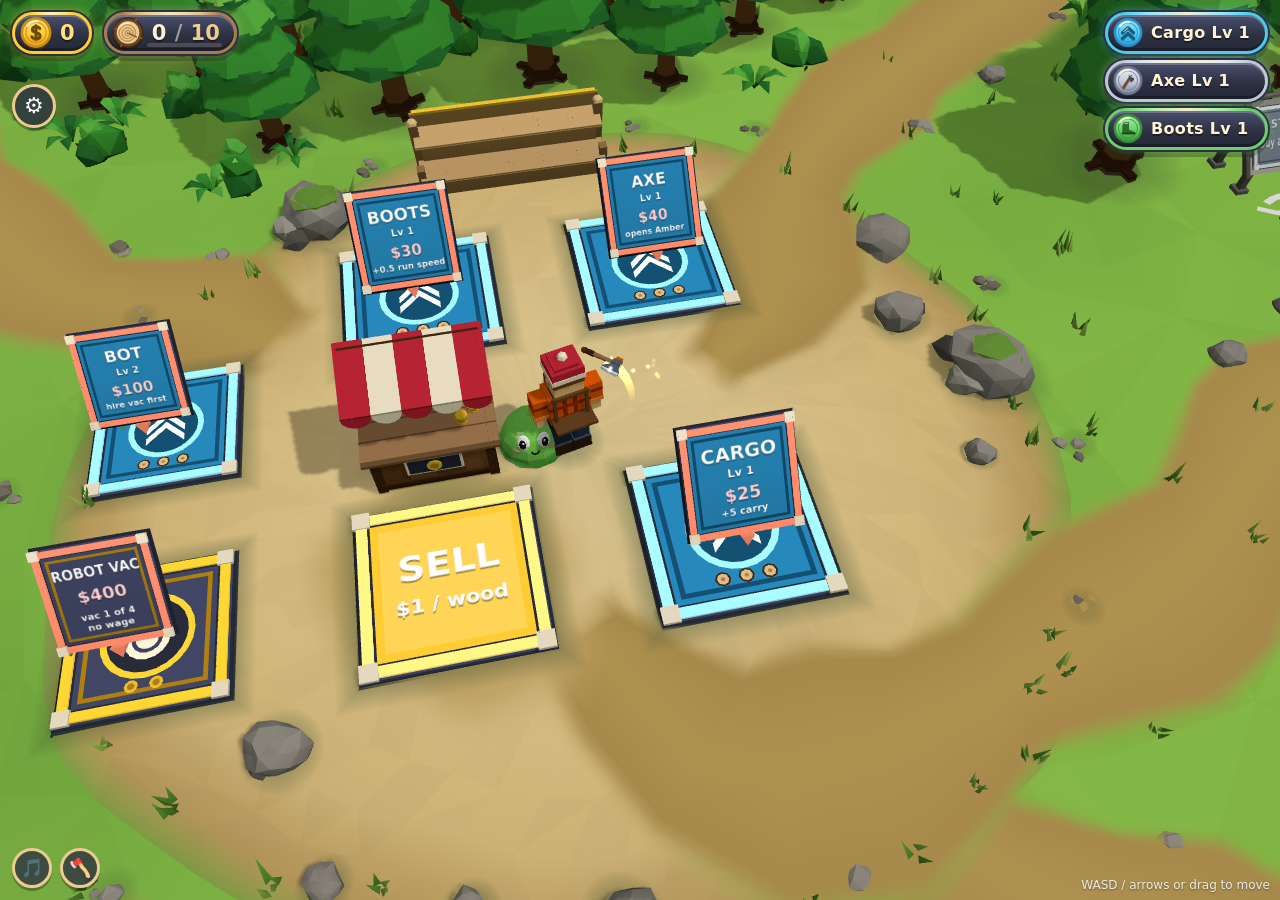
==== commit b1820aca: "I2 order cash counts toward mastery star 1 + trophy shelf framing Co-authored-by: Bansh-creator <Ban" ====
--- a/index.html
+++ b/index.html
@@ -4,7 +4,7 @@
   <meta charset="utf-8" />
   <meta name="viewport" content="width=device-width, initial-scale=1, maximum-scale=1, user-scalable=no" />
   <title>Lumberback Idle</title>
-  <script type="module" crossorigin src="./assets/index-CEi-PEOF.js"></script>
+  <script type="module" crossorigin src="./assets/index-MGp-_GLC.js"></script>
   <link rel="stylesheet" crossorigin href="./assets/index-D7avTJ8j.css">
 </head>
 <body>
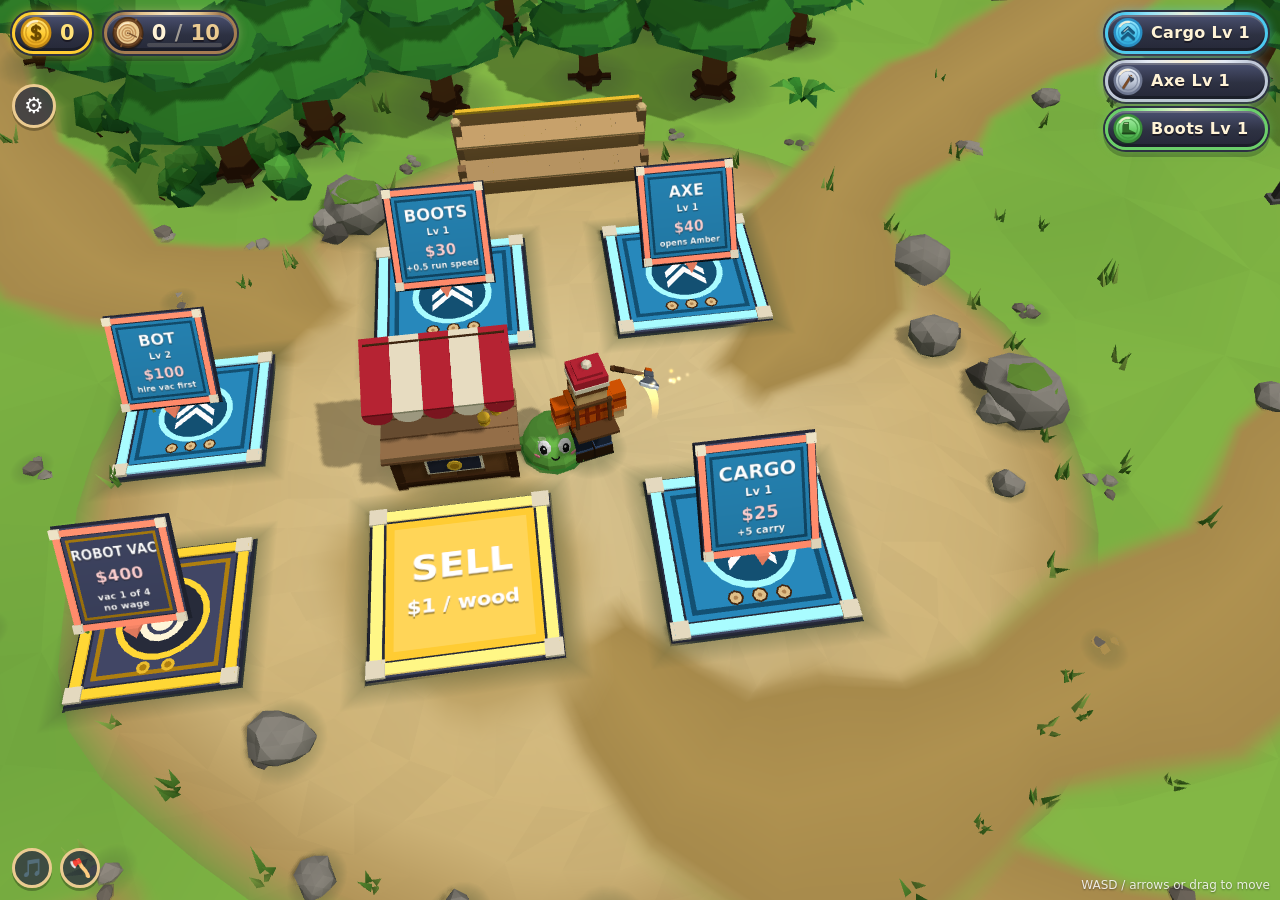
==== commit bb187669: "Order accept chime on all islands + I3 board bamboo keep-out Co-authored-by: Bansh-creator <Bansh-cr" ====
--- a/index.html
+++ b/index.html
@@ -4,7 +4,7 @@
   <meta charset="utf-8" />
   <meta name="viewport" content="width=device-width, initial-scale=1, maximum-scale=1, user-scalable=no" />
   <title>Lumberback Idle</title>
-  <script type="module" crossorigin src="./assets/index-MGp-_GLC.js"></script>
+  <script type="module" crossorigin src="./assets/index-Ba_LxSTn.js"></script>
   <link rel="stylesheet" crossorigin href="./assets/index-D7avTJ8j.css">
 </head>
 <body>
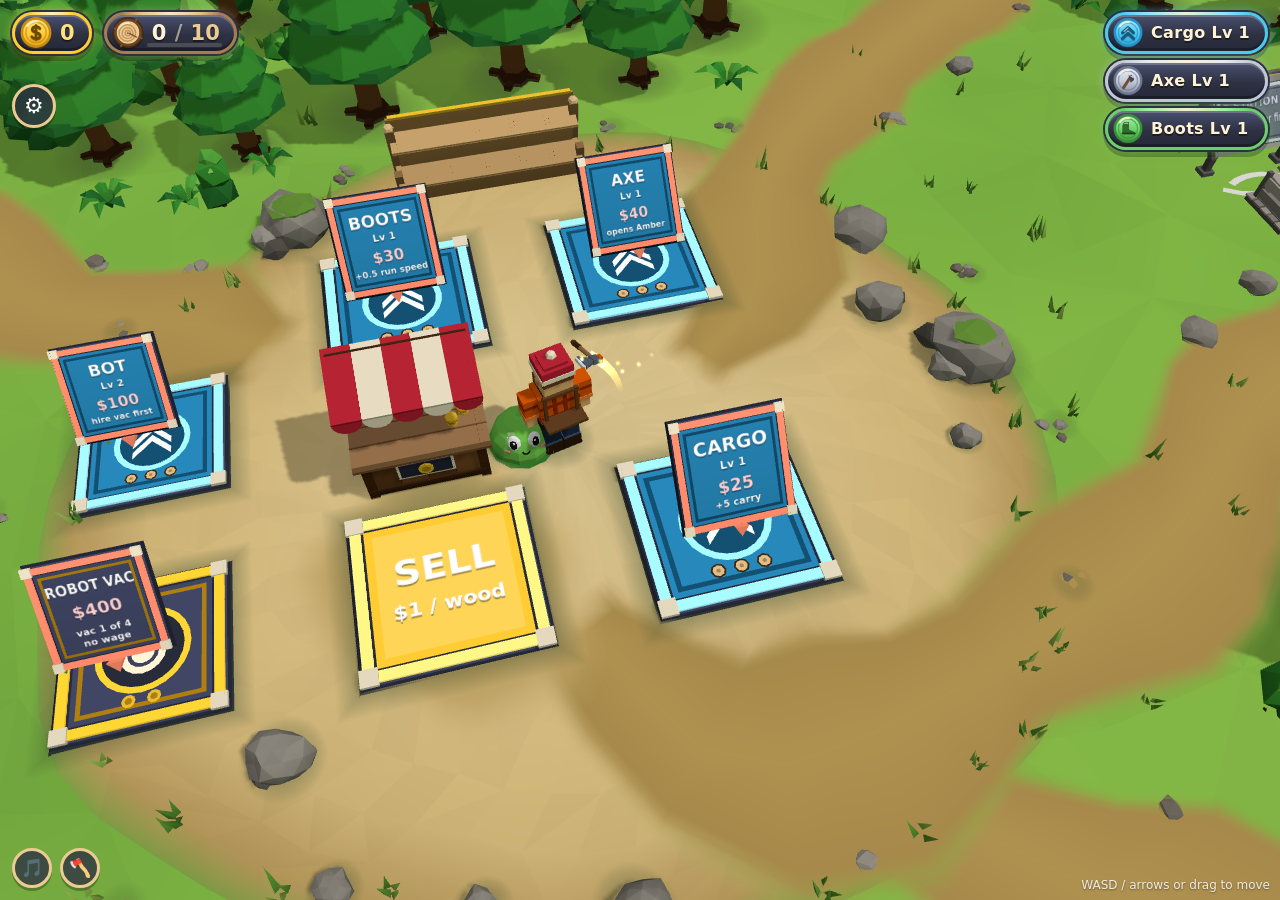
==== commit c9f6959e: "Ridge Crew pad locked until HARDWOOD + legacy hint bubble; Settings REPORT A BUG Co-authored-by: Ban" ====
--- a/index.html
+++ b/index.html
@@ -4,8 +4,8 @@
   <meta charset="utf-8" />
   <meta name="viewport" content="width=device-width, initial-scale=1, maximum-scale=1, user-scalable=no" />
   <title>Lumberback Idle</title>
-  <script type="module" crossorigin src="./assets/index-Ba_LxSTn.js"></script>
-  <link rel="stylesheet" crossorigin href="./assets/index-D7avTJ8j.css">
+  <script type="module" crossorigin src="./assets/index-CwG9qifW.js"></script>
+  <link rel="stylesheet" crossorigin href="./assets/index-DHvp5aUv.css">
 </head>
 <body>
 <!-- Lumberback Idle splash — paste as the FIRST child of <body> in index.html (shows before the JS bundle loads).
--- a/assets/index-DHvp5aUv.css
+++ b/assets/index-DHvp5aUv.css
@@ -0,0 +1 @@
+*{box-sizing:border-box}html,body{-webkit-user-select:none;user-select:none;touch-action:none;background:#8fd3ff;height:100%;margin:0;font-family:system-ui,-apple-system,Segoe UI,Roboto,sans-serif;overflow:hidden}canvas{display:block}#hud{z-index:5;pointer-events:none;top:12px;left:12px;top:max(12px, env(safe-area-inset-top));left:max(12px, env(safe-area-inset-left));gap:12px;display:flex;position:fixed}.pill{--frame:#fc3;--frame-hi:#ffe27a;--frame-lo:#c98d14;--glow:#ffcc3373;color:#fff3d6;font-variant-numeric:tabular-nums;letter-spacing:.01em;text-shadow:0 2px #17141ebf;border:3px solid var(--frame);height:42px;box-shadow:inset 0 2px 0 #fff3d638,  inset 0 -3px 0 #00000047,  0 0 0 2px #2d3142,  0 0 10px 2px var(--glow),  0 5px 0 2px #00000040;background:linear-gradient(#4a5070,#2d3142 55%,#252838);border-radius:999px;align-items:center;gap:7px;padding:0 14px 0 5px;font:900 21px/1 system-ui,-apple-system,Segoe UI,Roboto,sans-serif;transition:border-color .2s,box-shadow .2s,background .2s;display:flex;position:relative}.pill:before{content:"";background:linear-gradient(90deg, transparent, var(--frame-hi) 20%, #fff3d6 50%, var(--frame-hi) 80%, transparent);opacity:.9;pointer-events:none;border-radius:3px;height:3px;position:absolute;top:-3px;left:14px;right:14px}.pill .ico{color:#0000;filter:drop-shadow(0 1px #00000040);background:50%/100% 100% no-repeat;border-radius:50%;flex:none;width:34px;height:34px;margin-left:-1px;font-size:0}.pill.cash .ico{background-image:url("data:image/svg+xml,%3Csvg xmlns=%22http://www.w3.org/2000/svg%22 viewBox=%220 0 32 32%22%3E%3Cdefs%3E%3ClinearGradient id=%22g%22 x1=%220%22 y1=%220%22 x2=%220%22 y2=%221%22%3E%3Cstop offset=%220%22 stop-color=%22%23ffe27a%22/%3E%3Cstop offset=%22.55%22 stop-color=%22%23ffcc33%22/%3E%3Cstop offset=%221%22 stop-color=%22%23e8a91f%22/%3E%3C/linearGradient%3E%3C/defs%3E%3Ccircle cx=%2216%22 cy=%2217%22 r=%2214.5%22 fill=%22%237a5410%22 opacity=%22.45%22/%3E%3Ccircle cx=%2216%22 cy=%2215.5%22 r=%2214.5%22 fill=%22%23c98d14%22/%3E%3Ccircle cx=%2216%22 cy=%2215.5%22 r=%2212%22 fill=%22url%28%23g%29%22/%3E%3Ccircle cx=%2216%22 cy=%2215.5%22 r=%229.6%22 fill=%22none%22 stroke=%22%23c98d14%22 stroke-width=%221.3%22 opacity=%22.7%22/%3E%3Cpath d=%22M8 9.5a10 10 0 0 1 9-4.4%22 fill=%22none%22 stroke=%22%23fff3d6%22 stroke-width=%222%22 stroke-linecap=%22round%22 opacity=%22.85%22/%3E%3Cg fill=%22none%22 stroke-linecap=%22round%22 stroke-linejoin=%22round%22%3E%3Cpath d=%22M16 9v13M19.6 11.6c-.8-1-2-1.6-3.6-1.6-2 0-3.5 1-3.5 2.6 0 3.6 7.4 2 7.4 5.9 0 1.7-1.6 2.9-3.8 2.9-1.7 0-3.1-.7-4-1.9%22 stroke=%22%238a5a08%22 stroke-width=%222.6%22 transform=%22translate%280 .8%29%22 opacity=%22.55%22/%3E%3Cpath d=%22M16 9v13M19.6 11.6c-.8-1-2-1.6-3.6-1.6-2 0-3.5 1-3.5 2.6 0 3.6 7.4 2 7.4 5.9 0 1.7-1.6 2.9-3.8 2.9-1.7 0-3.1-.7-4-1.9%22 stroke=%22%236b4a00%22 stroke-width=%222.6%22/%3E%3C/g%3E%3C/svg%3E")}.pill.wood{--frame:#a67c52;--frame-hi:#ebcb91;--frame-lo:#6b4423;--glow:#ebcb9159}.pill.wood .ico{background-image:url("data:image/svg+xml,%3Csvg xmlns=%22http://www.w3.org/2000/svg%22 viewBox=%220 0 32 32%22%3E%3Ccircle cx=%2216%22 cy=%2217%22 r=%2214.5%22 fill=%22%231e140b%22 opacity=%22.45%22/%3E%3Ccircle cx=%2216%22 cy=%2215.5%22 r=%2214.5%22 fill=%22%234a2c15%22/%3E%3Ccircle cx=%2216%22 cy=%2215.5%22 r=%2213%22 fill=%22%236b4423%22/%3E%3Cpath d=%22M4.6 12.5 3.4 11.6M27.6 20.2l1.3.9M10 27.2l-.6 1.4M23.4 4.4l.5-1.3%22 stroke=%22%2384552c%22 stroke-width=%221.6%22 stroke-linecap=%22round%22/%3E%3Ccircle cx=%2216%22 cy=%2215.5%22 r=%2210.6%22 fill=%22%23ebcb91%22/%3E%3Cpath d=%22M8.2 11.8a9 9 0 0 1 8.6-5.1%22 fill=%22none%22 stroke=%22%23fff3d6%22 stroke-width=%221.8%22 stroke-linecap=%22round%22 opacity=%22.8%22/%3E%3Cg fill=%22none%22 stroke=%22%23c4935a%22 stroke-width=%221.3%22%3E%3Ccircle cx=%2215.4%22 cy=%2216%22 r=%227.8%22/%3E%3Ccircle cx=%2215.6%22 cy=%2216.2%22 r=%225.1%22/%3E%3Ccircle cx=%2215.8%22 cy=%2216.1%22 r=%222.5%22/%3E%3C/g%3E%3Ccircle cx=%2215.8%22 cy=%2216.1%22 r=%22.9%22 fill=%22%237a5432%22/%3E%3Cpath d=%22M17.2 16.4l6.8 3.4%22 stroke=%22%237a5432%22 stroke-width=%221.3%22 stroke-linecap=%22round%22/%3E%3C/svg%3E")}.pill .sep{opacity:.55;margin:0 1px;font-weight:800}.pill #cap{color:#ebcb91}.pill.cash #cash{color:#ffe27a}.pill.wood:after{content:"";background:linear-gradient(90deg, #ebcb91 0 calc(var(--fill,0) * 100%), #fff3d629 0);height:4px;opacity:var(--strip,0);pointer-events:none;border-radius:3px;position:absolute;bottom:4px;left:40px;right:12px}.pill.wood[style*=--fill]{--strip:1}.pill.full{--frame:#ff8a6b;--frame-hi:#ffc2ae;--glow:#ff8a6bb3;background:linear-gradient(#6a3a44,#4a2632 55%,#3a1e28);animation:1s ease-in-out infinite hud-full}.pill.full #wood,.pill.full #cap{color:#ffd0c2}.pill.wood.full:after{background:#ff8a6b}.pill.full>:last-child:after{content:"FULL";letter-spacing:.08em;color:#4a1a10;text-shadow:none;vertical-align:3px;background:#ff8a6b;border-radius:7px;margin-left:9px;padding:3px 6px 2px;font:900 11px/1 system-ui,-apple-system,Segoe UI,Roboto,sans-serif;display:inline-block;box-shadow:inset 0 1px #fff3d699,0 2px #00000040}@keyframes hud-full{0%,to{box-shadow:inset 0 2px 0 #fff3d638, inset 0 -3px 0 #00000047, 0 0 0 2px #2d3142, 0 0 8px 2px var(--glow), 0 5px 0 2px #00000040;transform:scale(1)}50%{box-shadow:inset 0 2px 0 #fff3d638, inset 0 -3px 0 #00000047, 0 0 0 2px #2d3142, 0 0 16px 5px var(--glow), 0 5px 0 2px #00000040;transform:scale(1.05)}}@media (prefers-reduced-motion:reduce){.pill.full{animation:none}}@media (max-width:480px){#hud{gap:8px}.pill{gap:6px;height:38px;padding-right:12px;font-size:18px}.pill .ico{width:30px;height:30px}.pill.wood:after{height:3px;bottom:3px;left:36px;right:10px}.pill.full>:last-child:after{display:none}}#lvl-chips{top:max(12px, env(safe-area-inset-top));right:max(12px, env(safe-area-inset-right));z-index:5;pointer-events:none;flex-direction:column;align-items:stretch;gap:6px;display:flex;position:fixed}.lvl-chip{--frame:#4cc9f0;--frame-hi:#9ae6fa;--glow:#4cc9f073;--ico:none;pointer-events:none;box-sizing:border-box;color:#fff3d6;font-variant-numeric:tabular-nums;letter-spacing:.02em;white-space:nowrap;text-align:left;text-shadow:0 2px #17141ebf;background:var(--ico) 4px 50% / 32px 32px no-repeat, linear-gradient(#4a5070, #2d3142 55%, #252838);border:3px solid var(--frame);height:42px;box-shadow:inset 0 2px 0 #fff3d638,  inset 0 -3px 0 #00000047,  0 0 0 2px #2d3142,  0 0 10px 2px var(--glow),  0 5px 0 2px #00000040;border-radius:999px;align-items:center;padding:0 15px 0 43px;font:900 16px/1 system-ui,-apple-system,Segoe UI,Roboto,sans-serif;display:flex;position:relative}.lvl-chip.chip-cargo{--frame:#4cc9f0;--frame-hi:#9ae6fa;--glow:#4cc9f073;--ico:url("data:image/svg+xml,%3Csvg xmlns='http://www.w3.org/2000/svg' viewBox='0 0 32 32'%3E%3Cdefs%3E%3ClinearGradient id='g' x1='0' y1='0' x2='0' y2='1'%3E%3Cstop offset='0' stop-color='%239ae6fa'/%3E%3Cstop offset='.55' stop-color='%234cc9f0'/%3E%3Cstop offset='1' stop-color='%232fa8d8'/%3E%3C/linearGradient%3E%3C/defs%3E%3Ccircle cx='16' cy='17' r='14.5' fill='%230f3d57' opacity='.45'/%3E%3Ccircle cx='16' cy='15.5' r='14.5' fill='%232a8fc4'/%3E%3Ccircle cx='16' cy='15.5' r='12' fill='url%28%23g%29'/%3E%3Ccircle cx='16' cy='15.5' r='9.6' fill='none' stroke='%232a8fc4' stroke-width='1.3' opacity='.6'/%3E%3Cpath d='M8 9.5a10 10 0 0 1 9-4.4' fill='none' stroke='%23fff3d6' stroke-width='2' stroke-linecap='round' opacity='.85'/%3E%3Cg fill='none' stroke-linecap='round' stroke-linejoin='round' stroke-width='3'%3E%3Cpath d='M10.5 15.6 16 10.6l5.5 5M10.5 21.4 16 16.4l5.5 5' stroke='%230f3d57' transform='translate%280 1%29' opacity='.4'/%3E%3Cpath d='M10.5 15.6 16 10.6l5.5 5M10.5 21.4 16 16.4l5.5 5' stroke='%23175a80'/%3E%3C/g%3E%3Cpath d='M12 14.4 16 10.8' fill='none' stroke='%23fff3d6' stroke-width='1.1' stroke-linecap='round' opacity='.7'/%3E%3C/svg%3E")}.lvl-chip.chip-axe{--frame:#c0c8d8;--frame-hi:#e8eef8;--glow:#c0c8d86b;--ico:url("data:image/svg+xml,%3Csvg xmlns='http://www.w3.org/2000/svg' viewBox='0 0 32 32'%3E%3Cdefs%3E%3ClinearGradient id='g' x1='0' y1='0' x2='0' y2='1'%3E%3Cstop offset='0' stop-color='%23e8eef8'/%3E%3Cstop offset='.55' stop-color='%23c0c8d8'/%3E%3Cstop offset='1' stop-color='%238a93a8'/%3E%3C/linearGradient%3E%3C/defs%3E%3Ccircle cx='16' cy='17' r='14.5' fill='%232a2f3d' opacity='.45'/%3E%3Ccircle cx='16' cy='15.5' r='14.5' fill='%236f7891'/%3E%3Ccircle cx='16' cy='15.5' r='12' fill='url%28%23g%29'/%3E%3Ccircle cx='16' cy='15.5' r='9.6' fill='none' stroke='%236f7891' stroke-width='1.3' opacity='.6'/%3E%3Cpath d='M8 9.5a10 10 0 0 1 9-4.4' fill='none' stroke='%23fff3d6' stroke-width='2' stroke-linecap='round' opacity='.85'/%3E%3Cg transform='translate%280 1%29' opacity='.4'%3E%3Cpath d='M11.5 22.5 19 11' stroke='%232a2f3d' stroke-width='2.6' stroke-linecap='round'/%3E%3Cpath d='M16.5 9.5l5.6 3.6-3.4 4.1z' fill='%232a2f3d'/%3E%3C/g%3E%3Cpath d='M11.5 22.5 19 11' stroke='%237a4a26' stroke-width='2.6' stroke-linecap='round'/%3E%3Cpath d='M16.5 9.5l5.6 3.6c.2 2.2-1.1 3.6-3.4 4.1z' fill='%233d4558'/%3E%3Cpath d='M17.6 10.4l3.6 2.3' stroke='%23fff3d6' stroke-width='1' stroke-linecap='round' opacity='.75'/%3E%3C/svg%3E")}.lvl-chip.chip-boots{--frame:#6bcf6b;--frame-hi:#a8f0a8;--glow:#6bcf6b6b;--ico:url("data:image/svg+xml,%3Csvg xmlns='http://www.w3.org/2000/svg' viewBox='0 0 32 32'%3E%3Cdefs%3E%3ClinearGradient id='g' x1='0' y1='0' x2='0' y2='1'%3E%3Cstop offset='0' stop-color='%23a8f0a8'/%3E%3Cstop offset='.55' stop-color='%236bcf6b'/%3E%3Cstop offset='1' stop-color='%233f9e3f'/%3E%3C/linearGradient%3E%3C/defs%3E%3Ccircle cx='16' cy='17' r='14.5' fill='%23123d14' opacity='.45'/%3E%3Ccircle cx='16' cy='15.5' r='14.5' fill='%233a8f3a'/%3E%3Ccircle cx='16' cy='15.5' r='12' fill='url%28%23g%29'/%3E%3Ccircle cx='16' cy='15.5' r='9.6' fill='none' stroke='%233a8f3a' stroke-width='1.3' opacity='.6'/%3E%3Cpath d='M8 9.5a10 10 0 0 1 9-4.4' fill='none' stroke='%23fff3d6' stroke-width='2' stroke-linecap='round' opacity='.85'/%3E%3Cg transform='translate%280 1%29' opacity='.4'%3E%3Cpath d='M12 9h5v7.5l4.8 2.2c1 .5 1.2 1.3 1.2 2.3H10.5V12z' fill='%23123d14'/%3E%3C/g%3E%3Cpath d='M12 9h5v7.5l4.8 2.2c1 .5 1.2 1.3 1.2 2.3H10.5V12z' fill='%232f6b2a'/%3E%3Cpath d='M10.5 20.2h12.5' stroke='%231d461a' stroke-width='1.6' stroke-linecap='round'/%3E%3Cpath d='M12.6 10.3h3.3' stroke='%23fff3d6' stroke-width='1' stroke-linecap='round' opacity='.75'/%3E%3C/svg%3E")}.lvl-chip:empty{display:none}.lvl-chip:before,#hint:before{content:"";background:linear-gradient(90deg, transparent, var(--frame-hi) 20%, #fff3d6 50%, var(--frame-hi) 80%, transparent);opacity:.9;pointer-events:none;border-radius:3px;height:3px;position:absolute;top:-3px;left:14px;right:14px}#hint{--frame:#fff3d6;--frame-hi:#ffe27a;--glow:#ffe27a59;top:calc(max(12px, env(safe-area-inset-top)) + 150px);z-index:5;pointer-events:none;white-space:nowrap;color:#fff3d6;letter-spacing:.01em;text-align:center;text-shadow:0 2px #17141ebf;border:3px solid var(--frame);width:max-content;max-width:calc(100vw - 24px);box-shadow:inset 0 2px 0 #fff3d638, inset 0 -3px 0 #00000047, 0 0 0 2px #2d3142, 0 0 12px 2px var(--glow), 0 5px 0 2px #00000040;background:linear-gradient(#4a5070,#2d3142 55%,#252838);border-radius:16px;padding:9px 18px 10px;font:800 16px/1.25 system-ui,-apple-system,Segoe UI,Roboto,sans-serif;position:fixed;left:50%;transform:translate(-50%)}#hint:empty{display:none}#hint:before{left:18px;right:18px}#hint:after{content:"";border:solid var(--frame);pointer-events:none;background:#252838;border-width:0 3px 3px 0;border-radius:0 0 4px;width:13px;height:13px;position:absolute;bottom:-10px;left:50%;transform:translate(-50%)rotate(45deg);box-shadow:2px 2px #2d3142,5px 5px #0003}@media (max-width:480px){#lvl-chips{align-items:flex-end}.lvl-chip{letter-spacing:0;white-space:pre;background-position:3px,0 0;background-size:27px 27px,auto;border-radius:19px;width:auto;min-width:94px;height:38px;padding:3px 8px 0 34px;font-size:15px;line-height:15px;display:block}.lvl-chip:first-line{letter-spacing:.09em;text-transform:uppercase;color:var(--frame-hi);font-size:10px}.lvl-chip:before{left:12px;right:12px}#hint{top:calc(max(12px, env(safe-area-inset-top)) + 138px);white-space:normal;text-wrap:balance;border-radius:14px;max-width:calc(100vw - 32px);padding:8px 15px 9px;font-size:15px}}#help{color:#ffffffd9;z-index:5;pointer-events:none;text-shadow:0 1px 2px #0006;font-size:12px;position:fixed;bottom:8px;right:10px}#joy{z-index:6;pointer-events:none;background:#ffffff2e;border:3px solid #fff9;border-radius:50%;width:120px;height:120px;margin:-60px 0 0 -60px;display:none;position:fixed}#joy-knob{background:#ffffffd9;border-radius:50%;width:52px;height:52px;margin:-26px 0 0 -26px;position:absolute;top:50%;left:50%}#fx{pointer-events:none;z-index:4;position:fixed;inset:0;overflow:hidden}.float{color:#ffe14d;text-shadow:0 2px #6b4a00,0 0 4px #000a;white-space:nowrap;font-size:20px;font-weight:900;position:absolute;transform:translate(-50%,-50%)}.float.dmg{color:#fff;text-shadow:0 2px #333;font-size:16px}.float.up{color:#7dff7a;text-shadow:0 2px #145214;font-size:22px}#mute,#sfx-mute{left:max(12px, env(safe-area-inset-left));bottom:max(12px, env(safe-area-inset-bottom));z-index:6;cursor:pointer;color:#fff;-webkit-tap-highlight-color:transparent;touch-action:manipulation;background:#2d3142c7;border:3px solid #ebcb91;border-radius:50%;place-items:center;width:40px;height:40px;padding:0;font-size:18px;line-height:1;display:grid;position:fixed;box-shadow:0 3px #00000047}#mute.off,#sfx-mute.off{opacity:.8;border-color:#9aa0ad}#mute:active,#sfx-mute:active{transform:translateY(2px);box-shadow:0 1px #00000047}#sfx-mute{left:calc(max(12px, env(safe-area-inset-left)) + 48px)}#cheat-panel{z-index:20;touch-action:manipulation;background:#00000040;place-items:center;display:grid;position:fixed;inset:0}#cheat-panel .cheat-box{color:#fff;text-align:center;background:#2d3142f0;border:2px solid #9aa0ad;border-radius:10px;min-width:160px;padding:14px 18px 16px;font:600 14px/1.2 system-ui,sans-serif;position:relative}#cheat-panel .cheat-title{opacity:.75;letter-spacing:.08em;text-transform:uppercase;margin-bottom:10px;font-size:12px}#cheat-panel .cheat-cash{color:#fff;cursor:pointer;touch-action:manipulation;background:#3b7d3b;border:2px solid #ebcb91;border-radius:8px;padding:10px 16px;font:700 16px system-ui,sans-serif}#cheat-panel .cheat-cash:active{transform:translateY(1px)}#cheat-panel .cheat-x{color:#fff;cursor:pointer;background:0 0;border:0;width:32px;height:32px;font-size:16px;position:absolute;top:4px;right:4px}body.cheat-open #mute{z-index:21}#hw-chips{top:calc(max(12px, env(safe-area-inset-top)) + 50px);left:calc(max(12px, env(safe-area-inset-left)) + 6px);z-index:5;pointer-events:none;background:#2528389e;border-radius:999px;gap:6px;padding:4px 7px;display:none;position:fixed}#hw-chips.show{display:flex}#hw-chips i{box-sizing:border-box;border:2px solid var(--c);opacity:.45;border-radius:50%;width:13px;height:13px}#hw-chips i.on{background:var(--c);opacity:1;box-shadow:0 0 0 1px #fff3d68c}#hw-chips i.pop{animation:.5s ease-out hw-pop}@keyframes hw-pop{0%{transform:scale(1.9)}to{transform:scale(1)}}@media (max-width:600px){#hw-chips{top:calc(max(12px, env(safe-area-inset-top)) + 45px)}}.mastery-stars{letter-spacing:1px;color:#ffe27a;text-shadow:0 1px #17141ed9,0 0 4px #ffcc3380;white-space:nowrap;pointer-events:none;font:900 12px/1 system-ui,sans-serif;position:absolute;top:100%;left:50%;transform:translate(-50%,5px)}#settings-gear{left:max(12px, env(safe-area-inset-left));top:calc(max(12px, env(safe-area-inset-top)) + 72px);z-index:6;cursor:pointer;color:#fff;-webkit-tap-highlight-color:transparent;touch-action:manipulation;background:#2d3142c7;border:3px solid #ebcb91;border-radius:50%;place-items:center;width:44px;height:44px;padding:0;font-size:22px;line-height:1;display:grid;position:fixed;box-shadow:0 3px #00000047}#settings-gear:active{transform:translateY(2px);box-shadow:0 1px #00000047}.settings-back{z-index:30;touch-action:manipulation;background:#00000059;place-items:center;display:grid;position:fixed;inset:0}.settings-box{color:#fff;text-align:center;background:#2d3142f5;border:2px solid #9aa0ad;border-radius:12px;min-width:180px;max-width:min(86vw,340px);padding:16px 18px;font:600 15px/1.3 system-ui,sans-serif}.settings-title{opacity:.75;letter-spacing:.08em;text-transform:uppercase;margin-bottom:12px;font-size:12px}.settings-msg{margin:0 0 14px}.settings-row{justify-content:center;gap:10px;display:flex}.settings-box button{cursor:pointer;touch-action:manipulation;border-radius:8px;min-width:96px;min-height:44px;padding:10px 16px;font:800 15px system-ui,sans-serif}.settings-red{color:#fff;background:#c0392b;border:2px solid #ff8a6b}.settings-neutral{color:#fff;background:#3a3f52;border:2px solid #9aa0ad}.settings-box .settings-wide{width:100%;min-width:200px;display:block}.settings-box .settings-wide+.settings-wide{margin-top:12px}#settings-toast{left:50%;bottom:max(96px, calc(env(safe-area-inset-bottom) + 96px));z-index:31;color:#fff3d6;text-align:center;pointer-events:none;opacity:0;background:#2d3142f5;border:2px solid #4cc9f0;border-radius:10px;max-width:min(92vw,360px);padding:10px 14px;font:800 14px/1.3 system-ui,sans-serif;transition:opacity .2s;position:fixed;transform:translate(-50%)}#settings-toast.show{opacity:1}
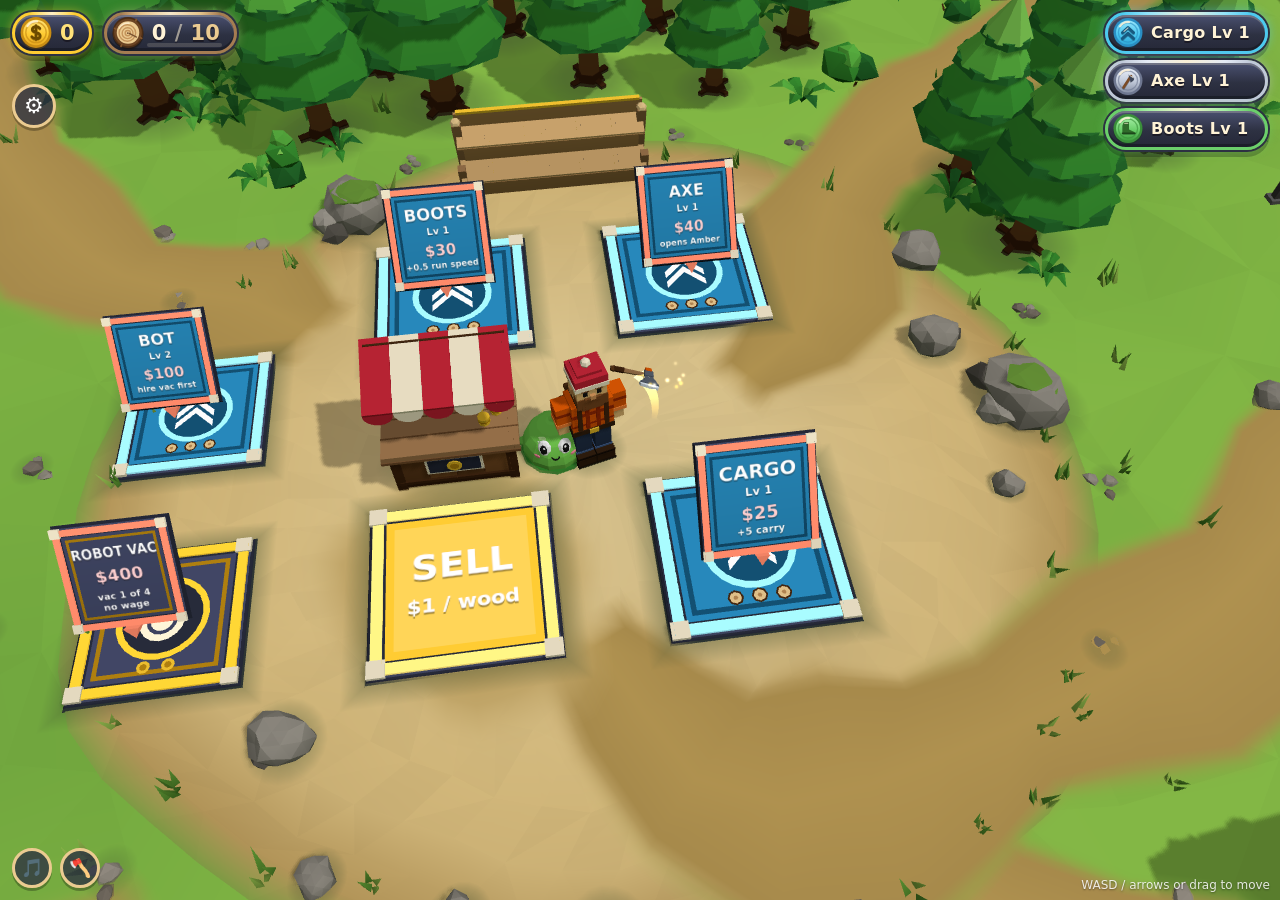
==== commit 345a696e: "Settings PRIVACY button; I2/I3 order crate in front of board; I3 board strip 4 m Co-authored-by: Ban" ====
--- a/index.html
+++ b/index.html
@@ -4,7 +4,7 @@
   <meta charset="utf-8" />
   <meta name="viewport" content="width=device-width, initial-scale=1, maximum-scale=1, user-scalable=no" />
   <title>Lumberback Idle</title>
-  <script type="module" crossorigin src="./assets/index-CwG9qifW.js"></script>
+  <script type="module" crossorigin src="./assets/index-lxWkNXtB.js"></script>
   <link rel="stylesheet" crossorigin href="./assets/index-DHvp5aUv.css">
 </head>
 <body>
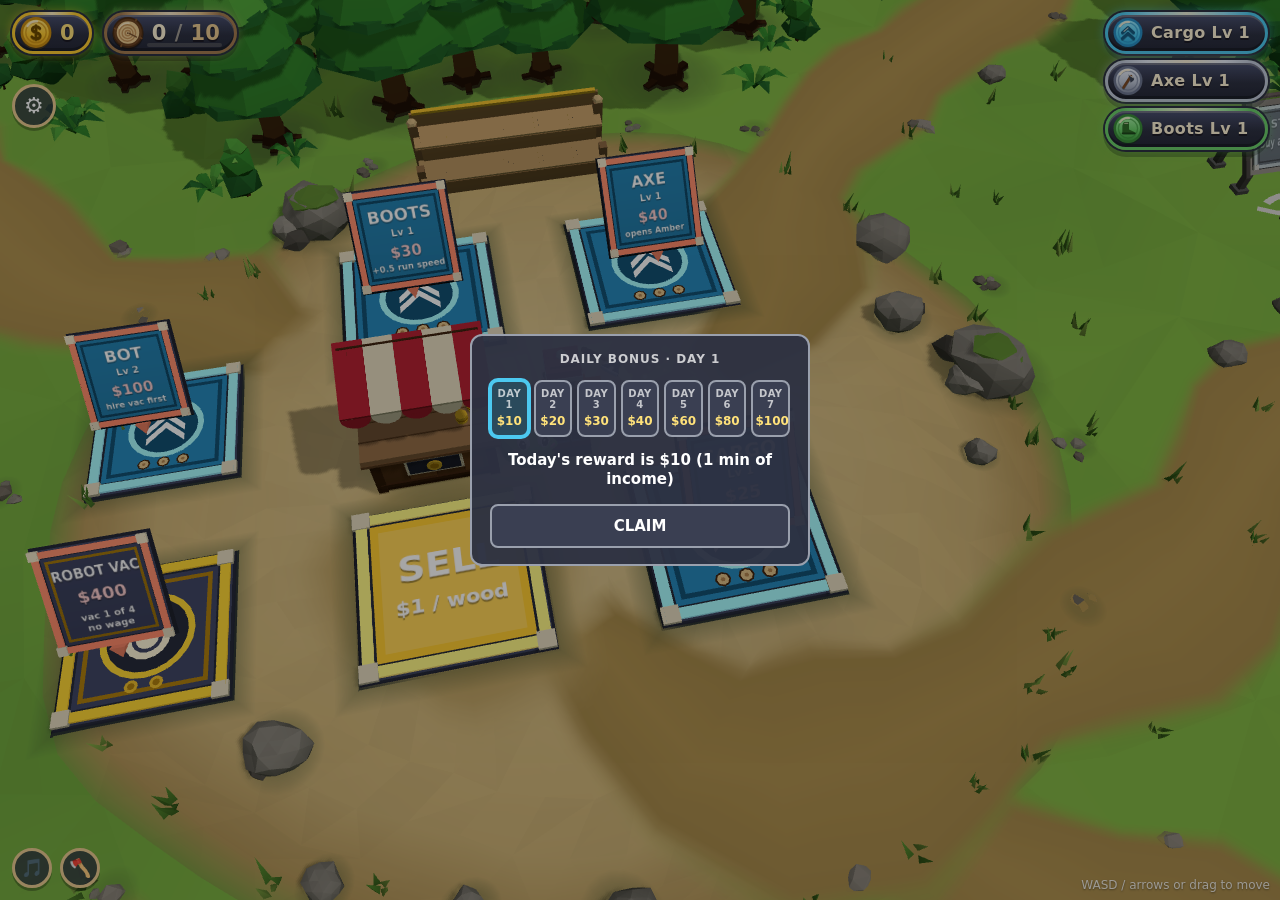
==== commit 6279dedb: "Welcome-back offline earnings + 7-day daily login bonus Co-authored-by: Bansh-creator <Bansh-creator" ====
--- a/index.html
+++ b/index.html
@@ -2,15 +2,15 @@
 <html lang="en-AU">
 <head>
   <meta charset="utf-8" />
-  <meta name="viewport" content="width=device-width, initial-scale=1, maximum-scale=1, user-scalable=no" />
+  <meta name="viewport" content="width=device-width, initial-scale=1, maximum-scale=1, user-scalable=no, viewport-fit=cover" />
   <title>Lumberback Idle</title>
-  <script type="module" crossorigin src="./assets/index-lxWkNXtB.js"></script>
-  <link rel="stylesheet" crossorigin href="./assets/index-DHvp5aUv.css">
+  <script type="module" crossorigin src="./assets/index-DW4Mf0xK.js"></script>
+  <link rel="stylesheet" crossorigin href="./assets/index-byBWEZWY.css">
 </head>
 <body>
 <!-- Lumberback Idle splash — paste as the FIRST child of <body> in index.html (shows before the JS bundle loads).
      Generated from loading/splash.ts (SPLASH_CSS + splashMarkup('/loading/')). showSplash() adopts #lb-splash. -->
-<style id="lb-splash-css">#lb-splash{z-index:9999;transition:opacity var(--lb-fade,.32s) ease;touch-action:none;-webkit-user-select:none;user-select:none;pointer-events:auto;background:linear-gradient(#5fbdf2,#8fd3ff 45%,#e6c987 75%);position:fixed;inset:0;overflow:hidden}#lb-splash.lb-out{opacity:0;pointer-events:none}#lb-splash picture,#lb-splash .lb-bg{width:100%;height:100%;position:absolute;inset:0}#lb-splash .lb-bg{object-fit:cover;object-position:50% 62%}#lb-splash .lb-title{left:50%;top:max(6vh,calc(env(safe-area-inset-top) + 18px));filter:drop-shadow(0 4px #1e140a2e);width:min(88vw,620px,52vh);height:auto;position:absolute;transform:translate(-50%)}#lb-splash .lb-barwrap{left:50%;bottom:max(9vh,calc(env(safe-area-inset-bottom) + 40px));text-align:center;width:min(64vw,340px);position:absolute;transform:translate(-50%)}#lb-splash .lb-bar{box-sizing:border-box;background:#9ae6fa;border-radius:18px;height:28px;padding:4px;box-shadow:0 0 0 4px #2d3142,0 6px 0 4px #00000040}#lb-splash .lb-track{background:#175a80;border-radius:12px;height:100%;overflow:hidden}#lb-splash .lb-fill{background:linear-gradient(#b8f0ff,#4cc9f0);border-radius:12px;width:4%;height:100%;transition:width .25s ease-out;box-shadow:inset 0 3px #ffffff73}#lb-splash .lb-label{color:#fff;text-shadow:0 0 3px #172814b3,0 2px #172814b3;letter-spacing:.02em;margin-top:12px;font:700 17px/1 system-ui,-apple-system,Segoe UI,Roboto,sans-serif}@media (orientation:landscape){#lb-splash .lb-title{width:min(46vw,560px,60vh);top:max(4vh,calc(env(safe-area-inset-top) + 10px))}#lb-splash .lb-barwrap{bottom:max(6vh,calc(env(safe-area-inset-bottom) + 18px))}}</style>
+<style id="lb-splash-css">#lb-splash{z-index:9999;transition:opacity var(--lb-fade,.32s) ease;touch-action:none;-webkit-user-select:none;user-select:none;pointer-events:auto;background:linear-gradient(#5fbdf2,#8fd3ff 45%,#e6c987 75%);position:fixed;inset:0;overflow:hidden}#lb-splash.lb-out{opacity:0;pointer-events:none}#lb-splash picture,#lb-splash .lb-bg{width:100%;height:100%;position:absolute;inset:0}#lb-splash .lb-bg{object-fit:cover;object-position:50% 62%}#lb-splash .lb-title{left:50%;top:max(6vh,calc(max(env(safe-area-inset-top), var(--lb-inset-top,0px)) + 18px));filter:drop-shadow(0 4px #1e140a2e);width:min(88vw,620px,52vh);height:auto;position:absolute;transform:translate(-50%)}#lb-splash .lb-barwrap{left:50%;bottom:max(9vh,calc(max(env(safe-area-inset-bottom), var(--lb-inset-bottom,0px)) + 40px));text-align:center;width:min(64vw,340px);position:absolute;transform:translate(-50%)}#lb-splash .lb-bar{box-sizing:border-box;background:#9ae6fa;border-radius:18px;height:28px;padding:4px;box-shadow:0 0 0 4px #2d3142,0 6px 0 4px #00000040}#lb-splash .lb-track{background:#175a80;border-radius:12px;height:100%;overflow:hidden}#lb-splash .lb-fill{background:linear-gradient(#b8f0ff,#4cc9f0);border-radius:12px;width:4%;height:100%;transition:width .25s ease-out;box-shadow:inset 0 3px #ffffff73}#lb-splash .lb-label{color:#fff;text-shadow:0 0 3px #172814b3,0 2px #172814b3;letter-spacing:.02em;margin-top:12px;font:700 17px/1 system-ui,-apple-system,Segoe UI,Roboto,sans-serif}@media (orientation:landscape){#lb-splash .lb-title{width:min(46vw,560px,60vh);top:max(4vh,calc(max(env(safe-area-inset-top), var(--lb-inset-top,0px)) + 10px))}#lb-splash .lb-barwrap{bottom:max(6vh,calc(max(env(safe-area-inset-bottom), var(--lb-inset-bottom,0px)) + 18px))}}</style>
 <div id="lb-splash">
 <picture>
   <source media="(orientation: landscape)" srcset="loading/splash_bg_landscape_1920x1080.webp" type="image/webp">
--- a/assets/index-byBWEZWY.css
+++ b/assets/index-byBWEZWY.css
@@ -0,0 +1 @@
+*{box-sizing:border-box}html,body{-webkit-user-select:none;user-select:none;touch-action:none;background:#8fd3ff;height:100%;margin:0;font-family:system-ui,-apple-system,Segoe UI,Roboto,sans-serif;overflow:hidden}canvas{display:block}#hud{z-index:5;pointer-events:none;top:12px;left:12px;top:max(12px, max(env(safe-area-inset-top), var(--lb-inset-top,0px)));left:max(12px, max(env(safe-area-inset-left), var(--lb-inset-left,0px)));gap:12px;display:flex;position:fixed}.pill{--frame:#fc3;--frame-hi:#ffe27a;--frame-lo:#c98d14;--glow:#ffcc3373;color:#fff3d6;font-variant-numeric:tabular-nums;letter-spacing:.01em;text-shadow:0 2px #17141ebf;border:3px solid var(--frame);height:42px;box-shadow:inset 0 2px 0 #fff3d638,  inset 0 -3px 0 #00000047,  0 0 0 2px #2d3142,  0 0 10px 2px var(--glow),  0 5px 0 2px #00000040;background:linear-gradient(#4a5070,#2d3142 55%,#252838);border-radius:999px;align-items:center;gap:7px;padding:0 14px 0 5px;font:900 21px/1 system-ui,-apple-system,Segoe UI,Roboto,sans-serif;transition:border-color .2s,box-shadow .2s,background .2s;display:flex;position:relative}.pill:before{content:"";background:linear-gradient(90deg, transparent, var(--frame-hi) 20%, #fff3d6 50%, var(--frame-hi) 80%, transparent);opacity:.9;pointer-events:none;border-radius:3px;height:3px;position:absolute;top:-3px;left:14px;right:14px}.pill .ico{color:#0000;filter:drop-shadow(0 1px #00000040);background:50%/100% 100% no-repeat;border-radius:50%;flex:none;width:34px;height:34px;margin-left:-1px;font-size:0}.pill.cash .ico{background-image:url("data:image/svg+xml,%3Csvg xmlns=%22http://www.w3.org/2000/svg%22 viewBox=%220 0 32 32%22%3E%3Cdefs%3E%3ClinearGradient id=%22g%22 x1=%220%22 y1=%220%22 x2=%220%22 y2=%221%22%3E%3Cstop offset=%220%22 stop-color=%22%23ffe27a%22/%3E%3Cstop offset=%22.55%22 stop-color=%22%23ffcc33%22/%3E%3Cstop offset=%221%22 stop-color=%22%23e8a91f%22/%3E%3C/linearGradient%3E%3C/defs%3E%3Ccircle cx=%2216%22 cy=%2217%22 r=%2214.5%22 fill=%22%237a5410%22 opacity=%22.45%22/%3E%3Ccircle cx=%2216%22 cy=%2215.5%22 r=%2214.5%22 fill=%22%23c98d14%22/%3E%3Ccircle cx=%2216%22 cy=%2215.5%22 r=%2212%22 fill=%22url%28%23g%29%22/%3E%3Ccircle cx=%2216%22 cy=%2215.5%22 r=%229.6%22 fill=%22none%22 stroke=%22%23c98d14%22 stroke-width=%221.3%22 opacity=%22.7%22/%3E%3Cpath d=%22M8 9.5a10 10 0 0 1 9-4.4%22 fill=%22none%22 stroke=%22%23fff3d6%22 stroke-width=%222%22 stroke-linecap=%22round%22 opacity=%22.85%22/%3E%3Cg fill=%22none%22 stroke-linecap=%22round%22 stroke-linejoin=%22round%22%3E%3Cpath d=%22M16 9v13M19.6 11.6c-.8-1-2-1.6-3.6-1.6-2 0-3.5 1-3.5 2.6 0 3.6 7.4 2 7.4 5.9 0 1.7-1.6 2.9-3.8 2.9-1.7 0-3.1-.7-4-1.9%22 stroke=%22%238a5a08%22 stroke-width=%222.6%22 transform=%22translate%280 .8%29%22 opacity=%22.55%22/%3E%3Cpath d=%22M16 9v13M19.6 11.6c-.8-1-2-1.6-3.6-1.6-2 0-3.5 1-3.5 2.6 0 3.6 7.4 2 7.4 5.9 0 1.7-1.6 2.9-3.8 2.9-1.7 0-3.1-.7-4-1.9%22 stroke=%22%236b4a00%22 stroke-width=%222.6%22/%3E%3C/g%3E%3C/svg%3E")}.pill.wood{--frame:#a67c52;--frame-hi:#ebcb91;--frame-lo:#6b4423;--glow:#ebcb9159}.pill.wood .ico{background-image:url("data:image/svg+xml,%3Csvg xmlns=%22http://www.w3.org/2000/svg%22 viewBox=%220 0 32 32%22%3E%3Ccircle cx=%2216%22 cy=%2217%22 r=%2214.5%22 fill=%22%231e140b%22 opacity=%22.45%22/%3E%3Ccircle cx=%2216%22 cy=%2215.5%22 r=%2214.5%22 fill=%22%234a2c15%22/%3E%3Ccircle cx=%2216%22 cy=%2215.5%22 r=%2213%22 fill=%22%236b4423%22/%3E%3Cpath d=%22M4.6 12.5 3.4 11.6M27.6 20.2l1.3.9M10 27.2l-.6 1.4M23.4 4.4l.5-1.3%22 stroke=%22%2384552c%22 stroke-width=%221.6%22 stroke-linecap=%22round%22/%3E%3Ccircle cx=%2216%22 cy=%2215.5%22 r=%2210.6%22 fill=%22%23ebcb91%22/%3E%3Cpath d=%22M8.2 11.8a9 9 0 0 1 8.6-5.1%22 fill=%22none%22 stroke=%22%23fff3d6%22 stroke-width=%221.8%22 stroke-linecap=%22round%22 opacity=%22.8%22/%3E%3Cg fill=%22none%22 stroke=%22%23c4935a%22 stroke-width=%221.3%22%3E%3Ccircle cx=%2215.4%22 cy=%2216%22 r=%227.8%22/%3E%3Ccircle cx=%2215.6%22 cy=%2216.2%22 r=%225.1%22/%3E%3Ccircle cx=%2215.8%22 cy=%2216.1%22 r=%222.5%22/%3E%3C/g%3E%3Ccircle cx=%2215.8%22 cy=%2216.1%22 r=%22.9%22 fill=%22%237a5432%22/%3E%3Cpath d=%22M17.2 16.4l6.8 3.4%22 stroke=%22%237a5432%22 stroke-width=%221.3%22 stroke-linecap=%22round%22/%3E%3C/svg%3E")}.pill .sep{opacity:.55;margin:0 1px;font-weight:800}.pill #cap{color:#ebcb91}.pill.cash #cash{color:#ffe27a}.pill.wood:after{content:"";background:linear-gradient(90deg, #ebcb91 0 calc(var(--fill,0) * 100%), #fff3d629 0);height:4px;opacity:var(--strip,0);pointer-events:none;border-radius:3px;position:absolute;bottom:4px;left:40px;right:12px}.pill.wood[style*=--fill]{--strip:1}.pill.full{--frame:#ff8a6b;--frame-hi:#ffc2ae;--glow:#ff8a6bb3;background:linear-gradient(#6a3a44,#4a2632 55%,#3a1e28);animation:1s ease-in-out infinite hud-full}.pill.full #wood,.pill.full #cap{color:#ffd0c2}.pill.wood.full:after{background:#ff8a6b}.pill.full>:last-child:after{content:"FULL";letter-spacing:.08em;color:#4a1a10;text-shadow:none;vertical-align:3px;background:#ff8a6b;border-radius:7px;margin-left:9px;padding:3px 6px 2px;font:900 11px/1 system-ui,-apple-system,Segoe UI,Roboto,sans-serif;display:inline-block;box-shadow:inset 0 1px #fff3d699,0 2px #00000040}@keyframes hud-full{0%,to{box-shadow:inset 0 2px 0 #fff3d638, inset 0 -3px 0 #00000047, 0 0 0 2px #2d3142, 0 0 8px 2px var(--glow), 0 5px 0 2px #00000040;transform:scale(1)}50%{box-shadow:inset 0 2px 0 #fff3d638, inset 0 -3px 0 #00000047, 0 0 0 2px #2d3142, 0 0 16px 5px var(--glow), 0 5px 0 2px #00000040;transform:scale(1.05)}}@media (prefers-reduced-motion:reduce){.pill.full{animation:none}}@media (max-width:480px){#hud{gap:8px}.pill{gap:6px;height:38px;padding-right:12px;font-size:18px}.pill .ico{width:30px;height:30px}.pill.wood:after{height:3px;bottom:3px;left:36px;right:10px}.pill.full>:last-child:after{display:none}}#lvl-chips{top:max(12px, max(env(safe-area-inset-top), var(--lb-inset-top,0px)));right:max(12px, max(env(safe-area-inset-right), var(--lb-inset-right,0px)));z-index:5;pointer-events:none;flex-direction:column;align-items:stretch;gap:6px;display:flex;position:fixed}.lvl-chip{--frame:#4cc9f0;--frame-hi:#9ae6fa;--glow:#4cc9f073;--ico:none;pointer-events:none;box-sizing:border-box;color:#fff3d6;font-variant-numeric:tabular-nums;letter-spacing:.02em;white-space:nowrap;text-align:left;text-shadow:0 2px #17141ebf;background:var(--ico) 4px 50% / 32px 32px no-repeat, linear-gradient(#4a5070, #2d3142 55%, #252838);border:3px solid var(--frame);height:42px;box-shadow:inset 0 2px 0 #fff3d638,  inset 0 -3px 0 #00000047,  0 0 0 2px #2d3142,  0 0 10px 2px var(--glow),  0 5px 0 2px #00000040;border-radius:999px;align-items:center;padding:0 15px 0 43px;font:900 16px/1 system-ui,-apple-system,Segoe UI,Roboto,sans-serif;display:flex;position:relative}.lvl-chip.chip-cargo{--frame:#4cc9f0;--frame-hi:#9ae6fa;--glow:#4cc9f073;--ico:url("data:image/svg+xml,%3Csvg xmlns='http://www.w3.org/2000/svg' viewBox='0 0 32 32'%3E%3Cdefs%3E%3ClinearGradient id='g' x1='0' y1='0' x2='0' y2='1'%3E%3Cstop offset='0' stop-color='%239ae6fa'/%3E%3Cstop offset='.55' stop-color='%234cc9f0'/%3E%3Cstop offset='1' stop-color='%232fa8d8'/%3E%3C/linearGradient%3E%3C/defs%3E%3Ccircle cx='16' cy='17' r='14.5' fill='%230f3d57' opacity='.45'/%3E%3Ccircle cx='16' cy='15.5' r='14.5' fill='%232a8fc4'/%3E%3Ccircle cx='16' cy='15.5' r='12' fill='url%28%23g%29'/%3E%3Ccircle cx='16' cy='15.5' r='9.6' fill='none' stroke='%232a8fc4' stroke-width='1.3' opacity='.6'/%3E%3Cpath d='M8 9.5a10 10 0 0 1 9-4.4' fill='none' stroke='%23fff3d6' stroke-width='2' stroke-linecap='round' opacity='.85'/%3E%3Cg fill='none' stroke-linecap='round' stroke-linejoin='round' stroke-width='3'%3E%3Cpath d='M10.5 15.6 16 10.6l5.5 5M10.5 21.4 16 16.4l5.5 5' stroke='%230f3d57' transform='translate%280 1%29' opacity='.4'/%3E%3Cpath d='M10.5 15.6 16 10.6l5.5 5M10.5 21.4 16 16.4l5.5 5' stroke='%23175a80'/%3E%3C/g%3E%3Cpath d='M12 14.4 16 10.8' fill='none' stroke='%23fff3d6' stroke-width='1.1' stroke-linecap='round' opacity='.7'/%3E%3C/svg%3E")}.lvl-chip.chip-axe{--frame:#c0c8d8;--frame-hi:#e8eef8;--glow:#c0c8d86b;--ico:url("data:image/svg+xml,%3Csvg xmlns='http://www.w3.org/2000/svg' viewBox='0 0 32 32'%3E%3Cdefs%3E%3ClinearGradient id='g' x1='0' y1='0' x2='0' y2='1'%3E%3Cstop offset='0' stop-color='%23e8eef8'/%3E%3Cstop offset='.55' stop-color='%23c0c8d8'/%3E%3Cstop offset='1' stop-color='%238a93a8'/%3E%3C/linearGradient%3E%3C/defs%3E%3Ccircle cx='16' cy='17' r='14.5' fill='%232a2f3d' opacity='.45'/%3E%3Ccircle cx='16' cy='15.5' r='14.5' fill='%236f7891'/%3E%3Ccircle cx='16' cy='15.5' r='12' fill='url%28%23g%29'/%3E%3Ccircle cx='16' cy='15.5' r='9.6' fill='none' stroke='%236f7891' stroke-width='1.3' opacity='.6'/%3E%3Cpath d='M8 9.5a10 10 0 0 1 9-4.4' fill='none' stroke='%23fff3d6' stroke-width='2' stroke-linecap='round' opacity='.85'/%3E%3Cg transform='translate%280 1%29' opacity='.4'%3E%3Cpath d='M11.5 22.5 19 11' stroke='%232a2f3d' stroke-width='2.6' stroke-linecap='round'/%3E%3Cpath d='M16.5 9.5l5.6 3.6-3.4 4.1z' fill='%232a2f3d'/%3E%3C/g%3E%3Cpath d='M11.5 22.5 19 11' stroke='%237a4a26' stroke-width='2.6' stroke-linecap='round'/%3E%3Cpath d='M16.5 9.5l5.6 3.6c.2 2.2-1.1 3.6-3.4 4.1z' fill='%233d4558'/%3E%3Cpath d='M17.6 10.4l3.6 2.3' stroke='%23fff3d6' stroke-width='1' stroke-linecap='round' opacity='.75'/%3E%3C/svg%3E")}.lvl-chip.chip-boots{--frame:#6bcf6b;--frame-hi:#a8f0a8;--glow:#6bcf6b6b;--ico:url("data:image/svg+xml,%3Csvg xmlns='http://www.w3.org/2000/svg' viewBox='0 0 32 32'%3E%3Cdefs%3E%3ClinearGradient id='g' x1='0' y1='0' x2='0' y2='1'%3E%3Cstop offset='0' stop-color='%23a8f0a8'/%3E%3Cstop offset='.55' stop-color='%236bcf6b'/%3E%3Cstop offset='1' stop-color='%233f9e3f'/%3E%3C/linearGradient%3E%3C/defs%3E%3Ccircle cx='16' cy='17' r='14.5' fill='%23123d14' opacity='.45'/%3E%3Ccircle cx='16' cy='15.5' r='14.5' fill='%233a8f3a'/%3E%3Ccircle cx='16' cy='15.5' r='12' fill='url%28%23g%29'/%3E%3Ccircle cx='16' cy='15.5' r='9.6' fill='none' stroke='%233a8f3a' stroke-width='1.3' opacity='.6'/%3E%3Cpath d='M8 9.5a10 10 0 0 1 9-4.4' fill='none' stroke='%23fff3d6' stroke-width='2' stroke-linecap='round' opacity='.85'/%3E%3Cg transform='translate%280 1%29' opacity='.4'%3E%3Cpath d='M12 9h5v7.5l4.8 2.2c1 .5 1.2 1.3 1.2 2.3H10.5V12z' fill='%23123d14'/%3E%3C/g%3E%3Cpath d='M12 9h5v7.5l4.8 2.2c1 .5 1.2 1.3 1.2 2.3H10.5V12z' fill='%232f6b2a'/%3E%3Cpath d='M10.5 20.2h12.5' stroke='%231d461a' stroke-width='1.6' stroke-linecap='round'/%3E%3Cpath d='M12.6 10.3h3.3' stroke='%23fff3d6' stroke-width='1' stroke-linecap='round' opacity='.75'/%3E%3C/svg%3E")}.lvl-chip:empty{display:none}.lvl-chip:before,#hint:before{content:"";background:linear-gradient(90deg, transparent, var(--frame-hi) 20%, #fff3d6 50%, var(--frame-hi) 80%, transparent);opacity:.9;pointer-events:none;border-radius:3px;height:3px;position:absolute;top:-3px;left:14px;right:14px}#hint{--frame:#fff3d6;--frame-hi:#ffe27a;--glow:#ffe27a59;top:calc(max(12px, max(env(safe-area-inset-top), var(--lb-inset-top,0px))) + 150px);z-index:5;pointer-events:none;white-space:nowrap;color:#fff3d6;letter-spacing:.01em;text-align:center;text-shadow:0 2px #17141ebf;border:3px solid var(--frame);width:max-content;max-width:calc(100vw - 24px);box-shadow:inset 0 2px 0 #fff3d638, inset 0 -3px 0 #00000047, 0 0 0 2px #2d3142, 0 0 12px 2px var(--glow), 0 5px 0 2px #00000040;background:linear-gradient(#4a5070,#2d3142 55%,#252838);border-radius:16px;padding:9px 18px 10px;font:800 16px/1.25 system-ui,-apple-system,Segoe UI,Roboto,sans-serif;position:fixed;left:50%;transform:translate(-50%)}#hint:empty{display:none}#hint:before{left:18px;right:18px}#hint:after{content:"";border:solid var(--frame);pointer-events:none;background:#252838;border-width:0 3px 3px 0;border-radius:0 0 4px;width:13px;height:13px;position:absolute;bottom:-10px;left:50%;transform:translate(-50%)rotate(45deg);box-shadow:2px 2px #2d3142,5px 5px #0003}@media (max-width:480px){#lvl-chips{align-items:flex-end}.lvl-chip{letter-spacing:0;white-space:pre;background-position:3px,0 0;background-size:27px 27px,auto;border-radius:19px;width:auto;min-width:94px;height:38px;padding:3px 8px 0 34px;font-size:15px;line-height:15px;display:block}.lvl-chip:first-line{letter-spacing:.09em;text-transform:uppercase;color:var(--frame-hi);font-size:10px}.lvl-chip:before{left:12px;right:12px}#hint{top:calc(max(12px, max(env(safe-area-inset-top), var(--lb-inset-top,0px))) + 138px);white-space:normal;text-wrap:balance;border-radius:14px;max-width:calc(100vw - 32px);padding:8px 15px 9px;font-size:15px}}#help{color:#ffffffd9;z-index:5;pointer-events:none;text-shadow:0 1px 2px #0006;font-size:12px;position:fixed;bottom:8px;right:10px}#joy{z-index:6;pointer-events:none;background:#ffffff2e;border:3px solid #fff9;border-radius:50%;width:120px;height:120px;margin:-60px 0 0 -60px;display:none;position:fixed}#joy-knob{background:#ffffffd9;border-radius:50%;width:52px;height:52px;margin:-26px 0 0 -26px;position:absolute;top:50%;left:50%}#fx{pointer-events:none;z-index:4;position:fixed;inset:0;overflow:hidden}.float{color:#ffe14d;text-shadow:0 2px #6b4a00,0 0 4px #000a;white-space:nowrap;font-size:20px;font-weight:900;position:absolute;transform:translate(-50%,-50%)}.float.dmg{color:#fff;text-shadow:0 2px #333;font-size:16px}.float.up{color:#7dff7a;text-shadow:0 2px #145214;font-size:22px}#mute,#sfx-mute{left:max(12px, max(env(safe-area-inset-left), var(--lb-inset-left,0px)));bottom:max(12px, max(env(safe-area-inset-bottom), var(--lb-inset-bottom,0px)));z-index:6;cursor:pointer;color:#fff;-webkit-tap-highlight-color:transparent;touch-action:manipulation;background:#2d3142c7;border:3px solid #ebcb91;border-radius:50%;place-items:center;width:40px;height:40px;padding:0;font-size:18px;line-height:1;display:grid;position:fixed;box-shadow:0 3px #00000047}#mute.off,#sfx-mute.off{opacity:.8;border-color:#9aa0ad}#mute:active,#sfx-mute:active{transform:translateY(2px);box-shadow:0 1px #00000047}#sfx-mute{left:calc(max(12px, max(env(safe-area-inset-left), var(--lb-inset-left,0px))) + 48px)}#cheat-panel{z-index:20;touch-action:manipulation;background:#00000040;place-items:center;display:grid;position:fixed;inset:0}#cheat-panel .cheat-box{color:#fff;text-align:center;background:#2d3142f0;border:2px solid #9aa0ad;border-radius:10px;min-width:160px;padding:14px 18px 16px;font:600 14px/1.2 system-ui,sans-serif;position:relative}#cheat-panel .cheat-title{opacity:.75;letter-spacing:.08em;text-transform:uppercase;margin-bottom:10px;font-size:12px}#cheat-panel .cheat-cash{color:#fff;cursor:pointer;touch-action:manipulation;background:#3b7d3b;border:2px solid #ebcb91;border-radius:8px;padding:10px 16px;font:700 16px system-ui,sans-serif}#cheat-panel .cheat-cash:active{transform:translateY(1px)}#cheat-panel .cheat-x{color:#fff;cursor:pointer;background:0 0;border:0;width:32px;height:32px;font-size:16px;position:absolute;top:4px;right:4px}body.cheat-open #mute{z-index:21}#hw-chips{top:calc(max(12px, max(env(safe-area-inset-top), var(--lb-inset-top,0px))) + 50px);left:calc(max(12px, max(env(safe-area-inset-left), var(--lb-inset-left,0px))) + 6px);z-index:5;pointer-events:none;background:#2528389e;border-radius:999px;gap:6px;padding:4px 7px;display:none;position:fixed}#hw-chips.show{display:flex}#hw-chips i{box-sizing:border-box;border:2px solid var(--c);opacity:.45;border-radius:50%;width:13px;height:13px}#hw-chips i.on{background:var(--c);opacity:1;box-shadow:0 0 0 1px #fff3d68c}#hw-chips i.pop{animation:.5s ease-out hw-pop}@keyframes hw-pop{0%{transform:scale(1.9)}to{transform:scale(1)}}@media (max-width:600px){#hw-chips{top:calc(max(12px, max(env(safe-area-inset-top), var(--lb-inset-top,0px))) + 45px)}}.mastery-stars{letter-spacing:1px;color:#ffe27a;text-shadow:0 1px #17141ed9,0 0 4px #ffcc3380;white-space:nowrap;pointer-events:none;font:900 12px/1 system-ui,sans-serif;position:absolute;top:100%;left:50%;transform:translate(-50%,5px)}#settings-gear{left:max(12px, max(env(safe-area-inset-left), var(--lb-inset-left,0px)));top:calc(max(12px, max(env(safe-area-inset-top), var(--lb-inset-top,0px))) + 72px);z-index:6;cursor:pointer;color:#fff;-webkit-tap-highlight-color:transparent;touch-action:manipulation;background:#2d3142c7;border:3px solid #ebcb91;border-radius:50%;place-items:center;width:44px;height:44px;padding:0;font-size:22px;line-height:1;display:grid;position:fixed;box-shadow:0 3px #00000047}#settings-gear:active{transform:translateY(2px);box-shadow:0 1px #00000047}.settings-back{z-index:30;touch-action:manipulation;background:#00000059;place-items:center;display:grid;position:fixed;inset:0}.settings-box{color:#fff;text-align:center;background:#2d3142f5;border:2px solid #9aa0ad;border-radius:12px;min-width:180px;max-width:min(86vw,340px);padding:16px 18px;font:600 15px/1.3 system-ui,sans-serif}.settings-title{opacity:.75;letter-spacing:.08em;text-transform:uppercase;margin-bottom:12px;font-size:12px}.settings-msg{margin:0 0 14px}.settings-row{justify-content:center;gap:10px;display:flex}.settings-box button{cursor:pointer;touch-action:manipulation;border-radius:8px;min-width:96px;min-height:44px;padding:10px 16px;font:800 15px system-ui,sans-serif}.settings-red{color:#fff;background:#c0392b;border:2px solid #ff8a6b}.settings-neutral{color:#fff;background:#3a3f52;border:2px solid #9aa0ad}.settings-box .settings-wide{width:100%;min-width:200px;display:block}.settings-box .settings-wide+.settings-wide{margin-top:12px}#settings-toast{left:50%;bottom:max(96px, calc(max(env(safe-area-inset-bottom), var(--lb-inset-bottom,0px)) + 96px));z-index:31;color:#fff3d6;text-align:center;pointer-events:none;opacity:0;background:#2d3142f5;border:2px solid #4cc9f0;border-radius:10px;max-width:min(92vw,360px);padding:10px 14px;font:800 14px/1.3 system-ui,sans-serif;transition:opacity .2s;position:fixed;transform:translate(-50%)}#settings-toast.show{opacity:1}#welcome-layer,#daily-layer{z-index:29}.daily-strip{justify-content:center;gap:5px;margin:0 0 14px;display:flex}.daily-day{color:#fff;background:#3a3f52;border:2px solid #9aa0ad;border-radius:8px;flex:1;min-width:0;min-height:56px;padding:6px 2px;font:800 11px/1.15 system-ui,sans-serif}.daily-day.today{background:#2a4a5c;border-color:#4cc9f0;box-shadow:0 0 0 2px #4cc9f0}.daily-day .d{opacity:.7;letter-spacing:.04em;text-transform:uppercase;margin-bottom:4px;font-size:10px;display:block}.daily-day .amt{color:#ffe27a;font-size:12px;display:block}
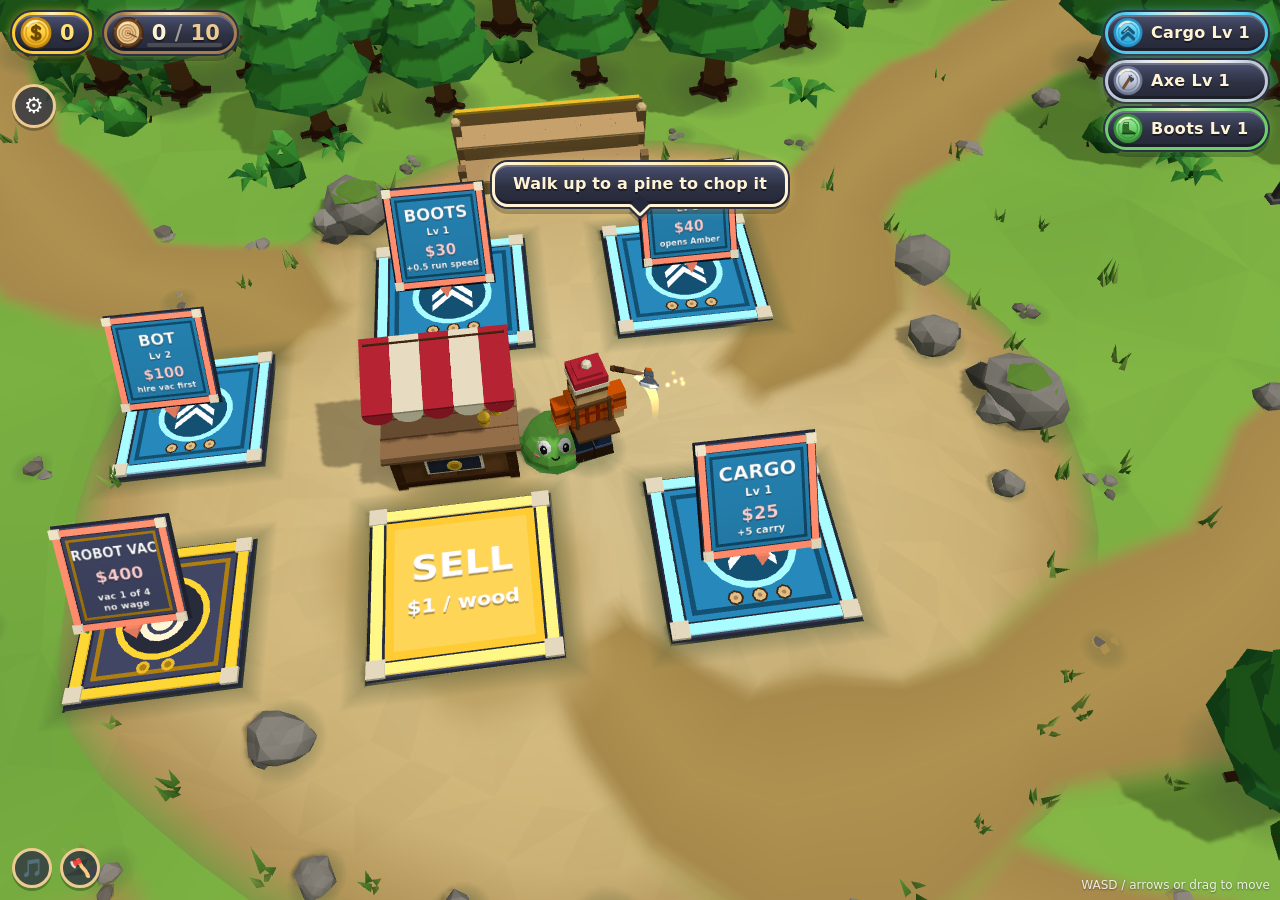
==== commit b691552e: "New-player onboarding: no popups before first sale, earlier sell hint/arrow, CARGO pulse Co-authored" ====
--- a/index.html
+++ b/index.html
@@ -4,7 +4,7 @@
   <meta charset="utf-8" />
   <meta name="viewport" content="width=device-width, initial-scale=1, maximum-scale=1, user-scalable=no, viewport-fit=cover" />
   <title>Lumberback Idle</title>
-  <script type="module" crossorigin src="./assets/index-DW4Mf0xK.js"></script>
+  <script type="module" crossorigin src="./assets/index-DV0q1As6.js"></script>
   <link rel="stylesheet" crossorigin href="./assets/index-byBWEZWY.css">
 </head>
 <body>
